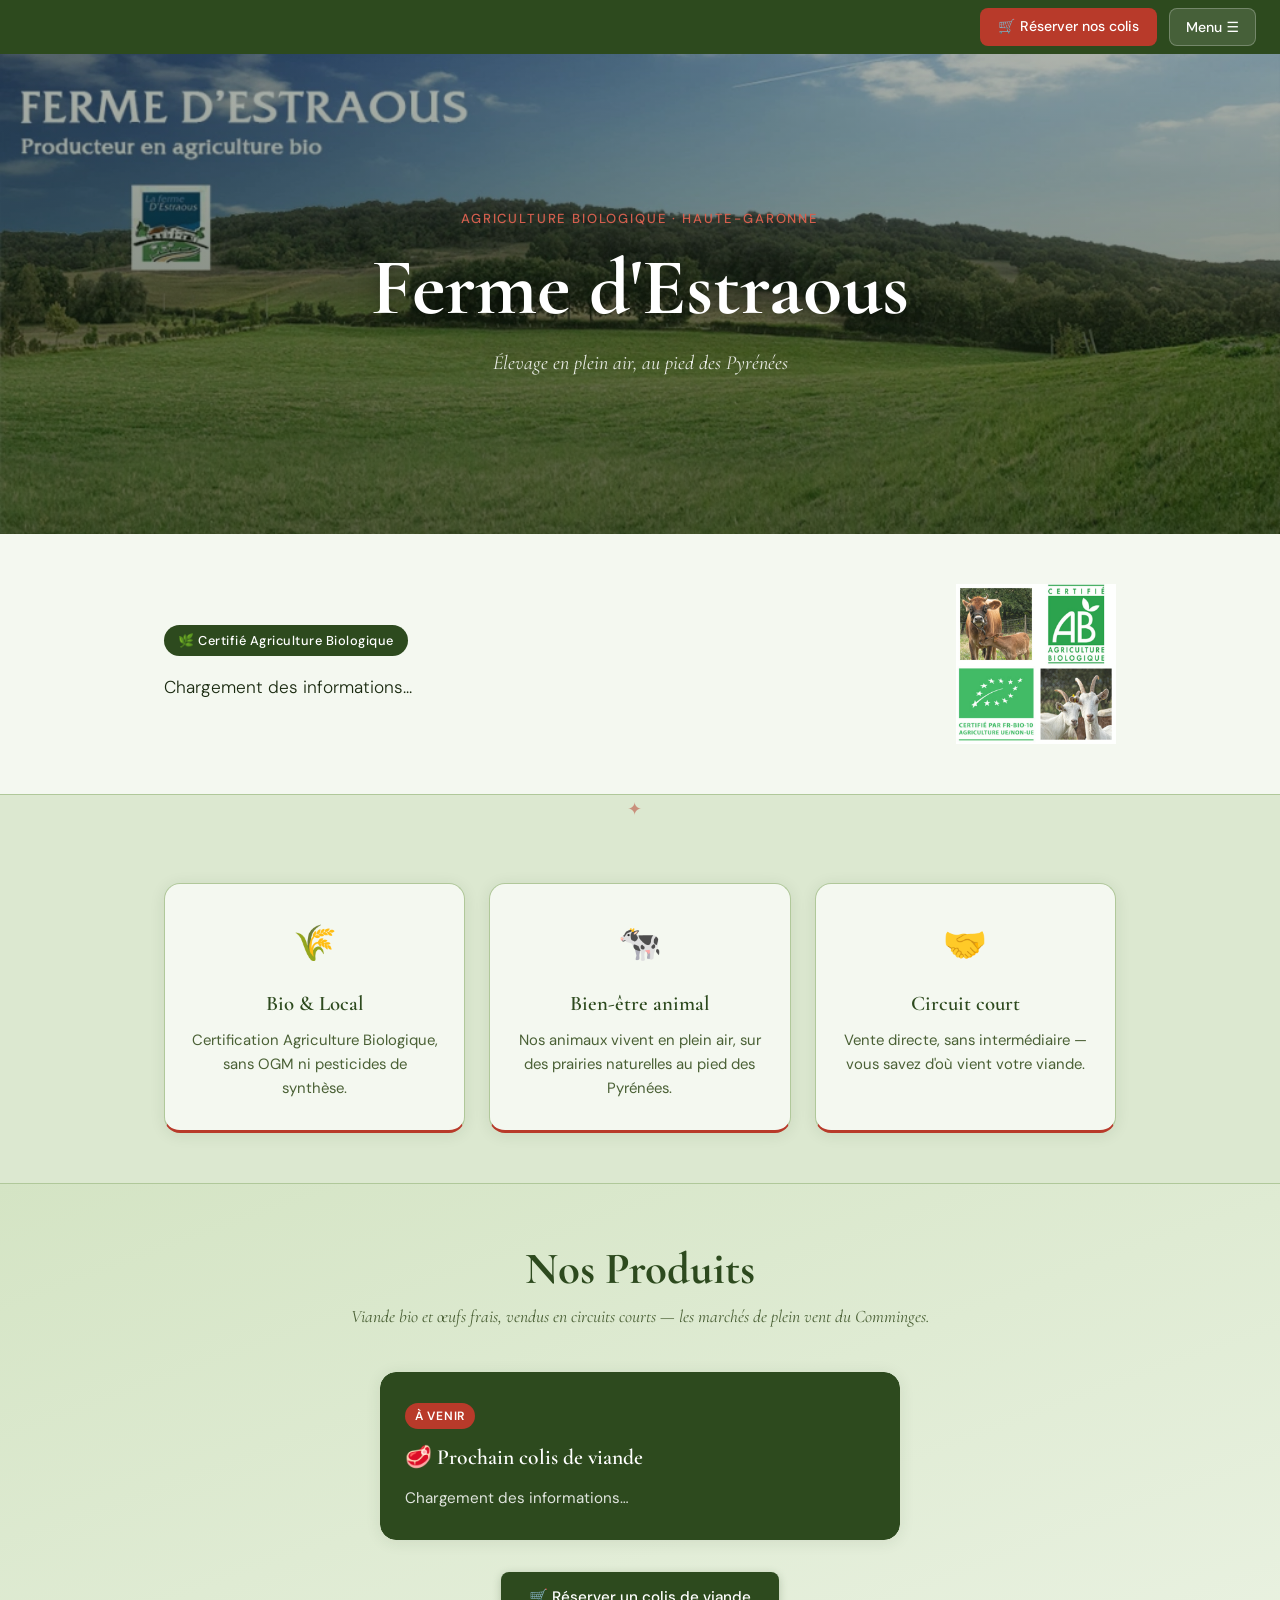
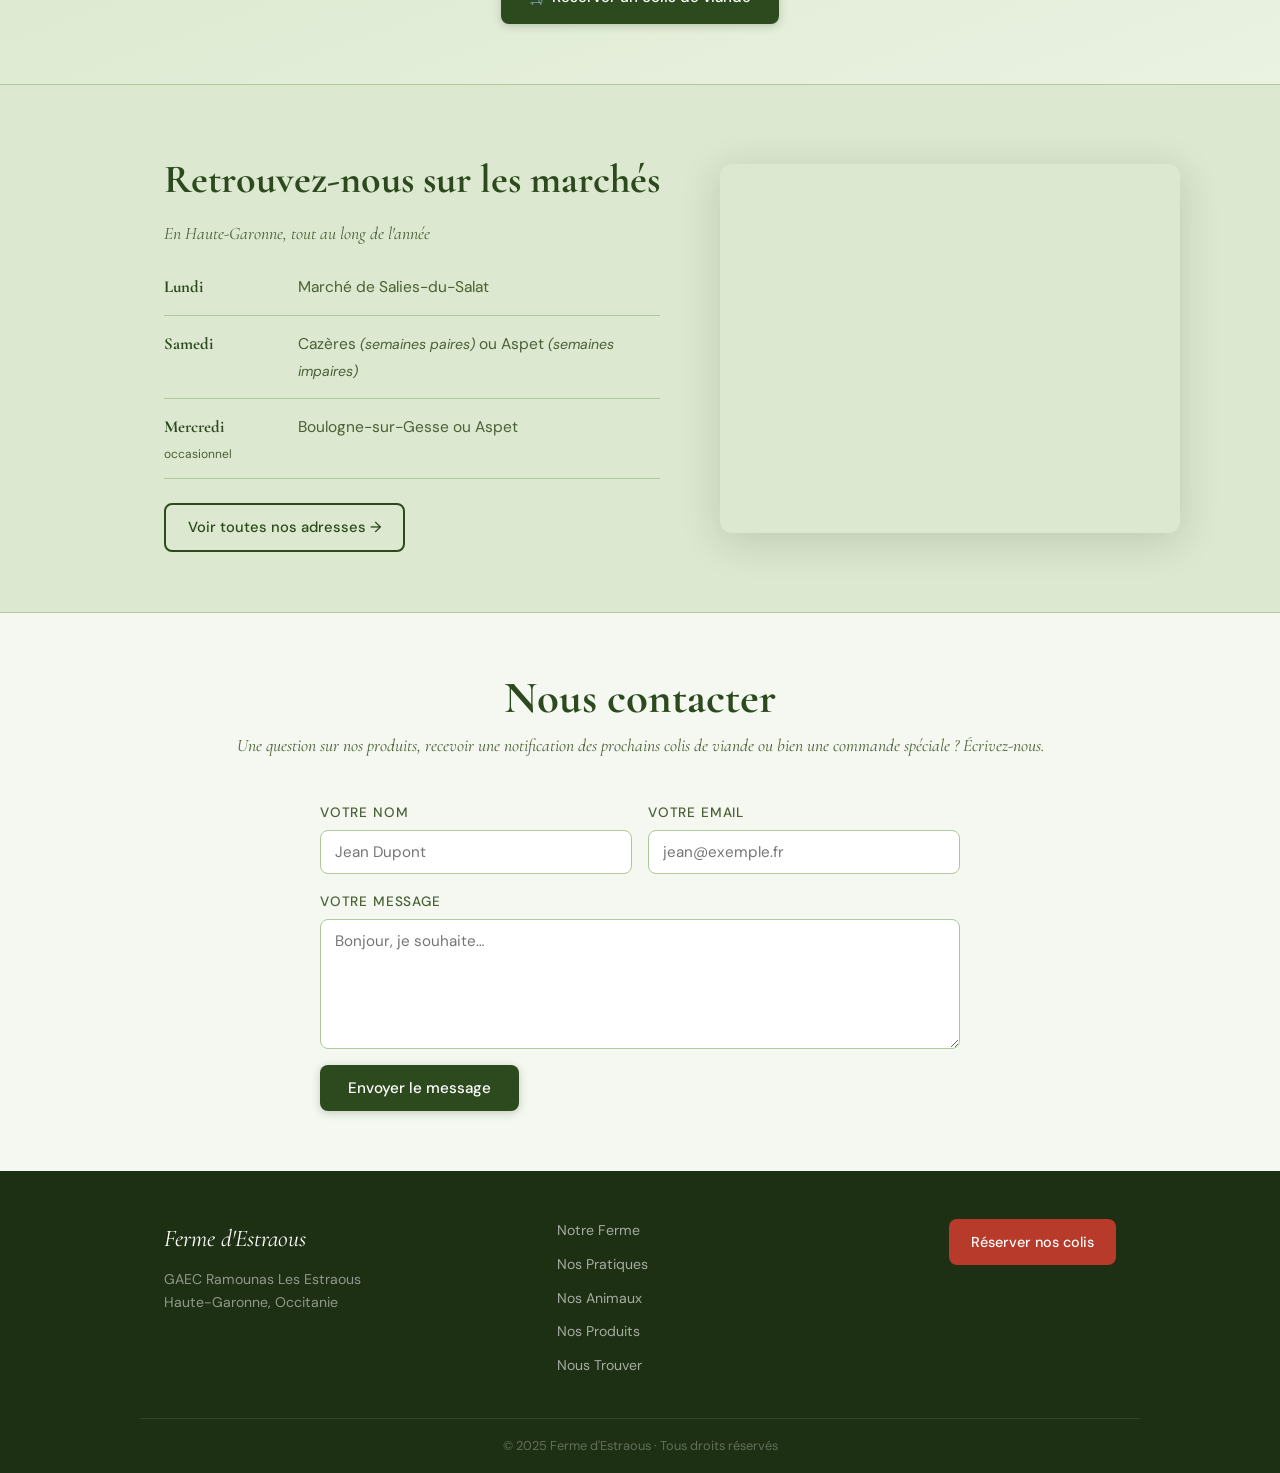
==== index.html @ eda74311 "Update index.html" ====
<!DOCTYPE html>
<html lang="fr">
<head>
    <meta charset="UTF-8">
    <meta name="viewport" content="width=device-width, initial-scale=1.0">
    <title>Ferme d'Estraous — Agriculture Biologique</title>
    <meta name="description" content="Ferme d'Estraous — Viande bio, vente directe et marchés locaux en Haute-Garonne, au pied des Pyrénées.">
    <link rel="stylesheet" href="style.css">
    <link href="https://fonts.googleapis.com/css2?family=Cormorant+Garamond:ital,wght@0,400;0,600;0,700;1,400;1,600&family=DM+Sans:wght@300;400;500&display=swap" rel="stylesheet">
</head>
<body>

<!-- ═══════════════════════════════ HEADER ═══════════════════════════════ -->
<header>
    <div class="top-bar">
        <div class="top-left">
        </div>
        <div class="top-right">
            <a href="https://coopcircuits.fr/gaec-ramounas-les-estraous/shop" class="boutique-btn" target="_blank">
                🛒 Réserver nos colis
            </a>
            <div class="menu-container">
                <button class="menu-btn" aria-label="Ouvrir le menu">Menu ☰</button>
                <nav class="dropdown-menu" aria-label="Navigation principale">
                    <ul>
                        <li><a href="index.html" class="active">Accueil</a></li>
                        <li><a href="ferme.html">Notre Ferme</a></li>
                        <li><a href="pratiques.html">Nos Pratiques</a></li>
                        <li><a href="animaux.html">Nos Animaux</a></li>
                        <li><a href="produits.html">Nos Produits</a></li>
                        <li><a href="trouver.html">Nous Trouver</a></li>
                    </ul>
                </nav>
            </div>
        </div>
    </div>

    <div class="banner">
        <img src="Photos/bandeau-haut/panorama.jpeg" alt="Vue panoramique de la Ferme d'Estraous">
        <div class="banner-overlay"></div>
        <div class="banner-content">
            <span class="banner-eyebrow">Agriculture Biologique · Haute-Garonne</span>
            <h1>Ferme d'Estraous</h1>
            <p class="banner-tagline">Élevage en plein air, au pied des Pyrénées</p>

        </div>
    </div>
</header>

<!-- ═══════════════════════════════ MAIN ═══════════════════════════════ -->
<main>

    <!-- ── Section intro ── -->
    <section class="section-intro">
        <div class="container intro-grid">
            <div class="intro-text">
                <span class="badge">🌿 Certifié Agriculture Biologique</span>
                <p id="txt-introduction" class="intro-paragraph">Chargement des informations…</p>
            </div>
            <div class="intro-logo">
                <img src="Photos/bio/certifié_AB.jpg" alt="Label Agriculture Biologique" class="bio-logo">
            </div>
        </div>
    </section>

    <!-- ── Séparateur décoratif ── -->
    <div class="divider">
        <span>✦</span>
    </div>

    <!-- ── Section valeurs ── -->
    <section class="section-valeurs">
        <div class="container">
            <div class="valeurs-grid">
                <div class="valeur-card">
                    <div class="valeur-icon">🌾</div>
                    <h3>Bio & Local</h3>
                    <p>Certification Agriculture Biologique, sans OGM ni pesticides de synthèse.</p>
                </div>
                <div class="valeur-card">
                    <div class="valeur-icon">🐄</div>
                    <h3>Bien-être animal</h3>
                    <p>Nos animaux vivent en plein air, sur des prairies naturelles au pied des Pyrénées.</p>
                </div>
                <div class="valeur-card">
                    <div class="valeur-icon">🤝</div>
                    <h3>Circuit court</h3>
                    <p>Vente directe, sans intermédiaire — vous savez d'où vient votre viande.</p>
                </div>
            </div>
        </div>
    </section>

    <!-- ── Section produits ── -->
    <section class="section-produits">
        <div class="container">
            <div class="section-header">
                <h2>Nos Produits</h2>
                <p class="section-subtitle">Viande bio et œufs frais, vendus en circuits courts — les marchés de plein vent du Comminges.</p>
            </div>
            <div class="produits-grid produits-grid--single">
                <div class="produit-card highlight">
                    <div class="produit-card-inner">
                        <span class="produit-tag">À venir</span>
                        <h3>🥩 Prochain colis de viande</h3>
                        <p id="txt-prochain-colis">Chargement des informations…</p>
                    </div>
                </div>
                </div>
            <div class="cta-container">
                <a href="https://coopcircuits.fr/gaec-ramounas-les-estraous/shop" class="btn" target="_blank">🛒 Réserver un colis de viande</a>
            </div>
        </div>
    </section>

    <!-- ── Section marchés ── -->
    <section class="section-marches">
        <div class="container">
            <div class="marches-inner">
                <div class="marches-text">
                    <h2 class="marches-titre">Retrouvez-nous sur les marchés</h2>
                    <p class="section-subtitle">En Haute-Garonne, tout au long de l'année</p>
                    <ul class="marches-list">
                        <li>
                            <span class="marche-jour">Lundi</span>
                            <span class="marche-lieu">Marché de Salies-du-Salat</span>
                        </li>
                        <li>
                            <span class="marche-jour">Samedi</span>
                            <span class="marche-lieu">Cazères <em>(semaines paires)</em> ou Aspet <em>(semaines impaires)</em></span>
                        </li>
                        <li>
                            <span class="marche-jour">Mercredi <small>occasionnel</small></span>
                            <span class="marche-lieu">Boulogne-sur-Gesse ou Aspet</span>
                        </li>
                    </ul>
                    <a href="trouver.html" class="btn-outline">Voir toutes nos adresses →</a>
                </div>
                <div class="marches-map">
                    <iframe
                        src="https://www.google.com/maps/embed?pb=!1m18!1m12!1m3!1d93102.9929401435!2d0.7575164825537002!3d43.17867898805371!2m3!1f0!2f0!3f0!3m2!1i1024!2i768!4f13.1!3m3!1m2!1s0x12a91e1b45ad195d%3A0x928aa88d5a3a231b!2sThiebaut%20Pascale%20Pierette!5e0!3m2!1sfr!2sfr!4v1771956304085!5m2!1sfr!2sfr"
                        width="100%"
                        height="360"
                        style="border:0; border-radius: 12px;"
                        allowfullscreen=""
                        loading="lazy"
                        referrerpolicy="no-referrer-when-downgrade"
                        title="Localisation Ferme d'Estraous">
                    </iframe>
                </div>
            </div>
        </div>
    </section>

    <!-- ── Section contact ── -->
    <section class="section-contact">
        <div class="container">
            <div class="section-header">
                <h2>Nous contacter</h2>
                <p class="section-subtitle">Une question sur nos produits, recevoir une notification des prochains colis de viande ou bien une commande spéciale ? Écrivez-nous.</p>
            </div>
            <form class="contact-form" action="https://formspree.io/f/VOTRE_ID" method="POST">
                <div class="form-row">
                    <div class="form-group">
                        <label for="name">Votre nom</label>
                        <input type="text" id="name" name="name" placeholder="Jean Dupont" required>
                    </div>
                    <div class="form-group">
                        <label for="email">Votre email</label>
                        <input type="email" id="email" name="email" placeholder="jean@exemple.fr" required>
                    </div>
                </div>
                <div class="form-group">
                    <label for="message">Votre message</label>
                    <textarea id="message" name="message" placeholder="Bonjour, je souhaite…" rows="5"></textarea>
                </div>
                <button type="submit" class="btn">Envoyer le message</button>
            </form>
        </div>
    </section>

</main>

<!-- ═══════════════════════════════ FOOTER ═══════════════════════════════ -->
<footer>
    <div class="container footer-inner">
        <div class="footer-brand">
            <span class="footer-title">Ferme d'Estraous</span>
            <p>GAEC Ramounas Les Estraous<br>Haute-Garonne, Occitanie</p>
        </div>
        <nav class="footer-nav">
            <a href="ferme.html">Notre Ferme</a>
            <a href="pratiques.html">Nos Pratiques</a>
            <a href="animaux.html">Nos Animaux</a>
            <a href="produits.html">Nos Produits</a>
            <a href="trouver.html">Nous Trouver</a>
        </nav>
        <div class="footer-boutique">
            <a href="https://coopcircuits.fr/gaec-ramounas-les-estraous/shop" class="btn" target="_blank">Réserver nos colis</a>
        </div>
    </div>
    <div class="footer-bottom">
        <p>© 2025 Ferme d'Estraous · Tous droits réservés</p>
    </div>
</footer>

<!-- ═══════════════════════════════ SCRIPTS ═══════════════════════════════ -->
<script>
document.addEventListener("DOMContentLoaded", () => {

    // ── Menu déroulant ──
    const menuBtn = document.querySelector('.menu-btn');
    const dropdownMenu = document.querySelector('.dropdown-menu');

    menuBtn.addEventListener('click', (e) => {
        e.stopPropagation();
        dropdownMenu.classList.toggle('active');
        menuBtn.setAttribute('aria-expanded', dropdownMenu.classList.contains('active'));
    });

    document.addEventListener('click', (event) => {
        if (!menuBtn.contains(event.target) && !dropdownMenu.contains(event.target)) {
            dropdownMenu.classList.remove('active');
            menuBtn.setAttribute('aria-expanded', 'false');
        }
    });

    // ── Animations au scroll ──
    const observer = new IntersectionObserver((entries) => {
        entries.forEach(entry => {
            if (entry.isIntersecting) {
                entry.target.classList.add('visible');
            }
        });
    }, { threshold: 0.1 });

    document.querySelectorAll('.valeur-card, .produit-card, .section-header').forEach(el => {
        observer.observe(el);
    });

    // ── Chargement Google Sheets ──
    const sheetUrl = 'https://docs.google.com/spreadsheets/d/e/2PACX-1vTB3Jt4kUljHwTgUbPsbVGGD0gC79-hA50OVEz2wfTbX-TX6LBxyBkJ3mCK-SPe8UFXgkzFLp9_VBxE/pub?output=csv';

    async function loadData() {
        try {
            const response = await fetch(sheetUrl);
            const data = await response.text();
            const rows = data.split(/\r?\n/);

            rows.forEach((row, index) => {
                if (index === 0) return;
                const match = row.match(/^"?([^",]+)"?,?(.+)$/);
                if (match) {
                    const key = match[1].trim().toLowerCase().replace(/_/g, '-');
                    let value = match[2].trim().replace(/^"|"$/g, '').replace(/""/g, '"');
                    const el = document.getElementById(`txt-${key}`);
                    if (el) el.innerText = value;
                }
            });
        } catch (e) {
            console.error("Erreur de chargement :", e);
        }
    }

    loadData();
});
</script>

</body>
</html>
---- style.css ----
/* ═══════════════════════════════════════════════════════════
   FERME D'ESTRAOUS — style.css
   Palette : vert forêt · crème · terre · or
   Typo : Cormorant Garamond (titres) + DM Sans (corps)
═══════════════════════════════════════════════════════════ */

:root {
    --primary:    #2d4a1e;   /* Vert foncé profond — titres affiche */
    --primary-lt: #4a7035;   /* Vert moyen */
    --accent:     #b83a2a;   /* Rouge terracotta — accent "VEAU" affiche */
    --accent-lt:  #d45f4e;   /* Terracotta clair */
    --bg:         #dce8d0;   /* Vert sauge adouci — fond affiche */
    --bg-light:   #edf4e6;   /* Sauge très clair */
    --bg-dark:    #1e3014;   /* Vert très foncé pour footer */
    --text:       #1a2a10;   /* Quasi-noir verdâtre */
    --text-light: #4a6035;   /* Vert moyen pour textes secondaires */
    --white:      #ffffff;
    --border:     #b0c89a;   /* Vert sauge bordure */
    --card-bg:    #f4f8f0;   /* Blanc légèrement teinté vert — encadrés affiche */

    --radius:     8px;
    --radius-lg:  16px;
    --shadow:     0 2px 16px rgba(29, 50, 18, 0.09);
    --shadow-lg:  0 8px 40px rgba(29, 50, 18, 0.16);

    --font-title: 'Cormorant Garamond', Georgia, serif;
    --font-body:  'DM Sans', system-ui, sans-serif;
}

/* ── Reset & base ── */
*, *::before, *::after {
    box-sizing: border-box;
    margin: 0;
    padding: 0;
}

html { scroll-behavior: smooth; }

body {
    font-family: var(--font-body);
    background-color: var(--bg);
    color: var(--text);
    line-height: 1.7;
    font-size: 1rem;
}

img { display: block; max-width: 100%; }

a { color: inherit; }

.container {
    max-width: 1000px;
    margin: 0 auto;
    padding: 0 24px;
}

/* ════════════════════════════════════════
   HEADER & NAVIGATION
════════════════════════════════════════ */

header {
    position: relative;
}

/* ── Bannière ── */
.banner {
    position: relative;
    height: 480px;
    overflow: hidden;
    margin-top: 54px;
}
.top-bar {
    position: fixed;
    top: 0;
    left: 0;
    right: 0;
    z-index: 200;
    padding: 8px 24px;
    background-color: var(--primary);
    display: flex;
    justify-content: space-between;
    align-items: center;
}

/* ── Barre du haut ── */

.intro-paragraph {
    text-align: justify;
}

.top-left .ferme-name-small {
    font-family: var(--font-title);
    color: rgba(255,255,255,0.7);
    font-size: 0.95rem;
    letter-spacing: 0.04em;
    font-style: italic;
}

.top-right {
    display: flex;
    gap: 12px;
    align-items: center;
}

.boutique-btn {
    height: 38px;
    padding: 0 18px;
    background-color: var(--accent);
    color: var(--white);
    font-family: var(--font-body);
    font-size: 0.88rem;
    font-weight: 500;
    text-decoration: none;
    border-radius: var(--radius);
    display: inline-flex;
    align-items: center;
    gap: 6px;
    transition: background 0.2s, transform 0.15s;
    white-space: nowrap;
}

.boutique-btn:hover {
    background-color: var(--accent-lt);
    transform: translateY(-1px);
}

.menu-container {
    position: relative;
}

.menu-btn {
    height: 38px;
    padding: 0 16px;
    background-color: rgba(255,255,255,0.12);
    color: var(--white);
    font-family: var(--font-body);
    font-size: 0.88rem;
    font-weight: 500;
    border: 1px solid rgba(255,255,255,0.25);
    border-radius: var(--radius);
    cursor: pointer;
    display: inline-flex;
    align-items: center;
    gap: 6px;
    transition: background 0.2s;
    white-space: nowrap;
}

.menu-btn:hover {
    background-color: rgba(255,255,255,0.22);
}

/* ── Menu déroulant ── */
.dropdown-menu {
    display: none;
    position: absolute;
    right: 0;
    top: calc(100% + 8px);
    background-color: var(--white);
    border-radius: var(--radius);
    box-shadow: var(--shadow-lg);
    padding: 8px 0;
    z-index: 1000;
    min-width: 210px;
    border: 1px solid var(--border);
    animation: fadeDown 0.18s ease;
}

@keyframes fadeDown {
    from { opacity: 0; transform: translateY(-6px); }
    to   { opacity: 1; transform: translateY(0); }
}

.dropdown-menu.active {
    display: block;
}

.dropdown-menu ul {
    list-style: none;
}

.dropdown-menu li a {
    display: block;
    padding: 10px 20px;
    text-decoration: none;
    color: var(--text);
    font-family: var(--font-body);
    font-size: 0.92rem;
    font-weight: 400;
    transition: background 0.15s, color 0.15s;
    border-left: 3px solid transparent;
}

.dropdown-menu li a:hover,
.dropdown-menu li a.active {
    background-color: var(--bg);
    color: var(--primary);
    border-left-color: var(--accent);
    font-weight: 500;
}

/* ── Bannière ── */
.banner {
    position: relative;
    height: 480px;
    overflow: hidden;
}

.banner img {
    width: 100%;
    height: 100%;
    object-fit: cover;
    object-position: center 40%;
}

.banner-overlay {
    position: absolute;
    inset: 0;
    background: linear-gradient(
        to bottom,
        rgba(20, 35, 16, 0.35) 0%,
        rgba(20, 35, 16, 0.65) 100%
    );
}

.banner-content {
    position: absolute;
    inset: 0;
    display: flex;
    flex-direction: column;
    align-items: center;
    justify-content: center;
    text-align: center;
    color: var(--white);
    padding: 24px;
    gap: 12px;
}

.banner-eyebrow {
    font-family: var(--font-body);
    font-size: 0.82rem;
    font-weight: 500;
    letter-spacing: 0.14em;
    text-transform: uppercase;
    color: var(--accent-lt);
    opacity: 0;
    animation: fadeUp 0.7s ease 0.2s forwards;
}

.banner h1 {
    font-family: var(--font-title);
    font-size: clamp(2.8rem, 7vw, 5rem);
    font-weight: 700;
    line-height: 1.05;
    text-shadow: 0 2px 20px rgba(0,0,0,0.4);
    margin: 4px 0;
    opacity: 0;
    animation: fadeUp 0.8s ease 0.35s forwards;
}

.banner-tagline {
    font-family: var(--font-title);
    font-style: italic;
    font-size: 1.25rem;
    color: rgba(255,255,255,0.88);
    opacity: 0;
    animation: fadeUp 0.8s ease 0.5s forwards;
}

.banner-cta {
    margin-top: 8px;
    padding: 12px 28px;
    background-color: var(--accent);
    color: var(--white);
    text-decoration: none;
    border-radius: var(--radius);
    font-weight: 500;
    font-size: 0.95rem;
    transition: background 0.2s, transform 0.2s;
    opacity: 0;
    animation: fadeUp 0.8s ease 0.65s forwards;
}

.banner-cta:hover {
    background-color: var(--accent-lt);
    transform: translateY(-2px);
}

@keyframes fadeUp {
    from { opacity: 0; transform: translateY(16px); }
    to   { opacity: 1; transform: translateY(0); }
}

/* ════════════════════════════════════════
   SECTIONS COMMUNES
════════════════════════════════════════ */

section {
    padding: 60px 0;
}

.section-header {
    text-align: center;
    margin-bottom: 40px;
    opacity: 0;
    transform: translateY(20px);
    transition: opacity 0.6s ease, transform 0.6s ease;
}

.section-header.visible {
    opacity: 1;
    transform: translateY(0);
}

.section-header h2 {
    font-family: var(--font-title);
    font-size: clamp(2rem, 4vw, 2.8rem);
    font-weight: 700;
    color: var(--primary);
    line-height: 1.15;
}

.section-subtitle {
    font-family: var(--font-title);
    font-style: italic;
    color: var(--text-light);
    font-size: 1.1rem;
    margin-top: 6px;
}

.badge {
    display: inline-block;
    background: var(--primary);
    color: var(--white);
    padding: 5px 14px;
    border-radius: 20px;
    font-size: 0.8rem;
    font-weight: 500;
    letter-spacing: 0.04em;
    margin-bottom: 16px;
}

/* ── Séparateur ── */
.divider {
    text-align: center;
    color: var(--accent);
    font-size: 1.1rem;
    letter-spacing: 0.6em;
    padding: 0 0 8px;
    opacity: 0.5;
}

/* ════════════════════════════════════════
   SECTION INTRO
════════════════════════════════════════ */

.section-intro {
    background: var(--card-bg);
    border-bottom: 1px solid var(--border);
    padding: 50px 0;
}

.intro-grid {
    display: grid;
    grid-template-columns: 1fr auto;
    gap: 40px;
    align-items: center;
}

.intro-paragraph {
    font-size: 1.08rem;
    color: var(--text);
    line-height: 1.8;
    font-family: var(--font-body);
    font-weight: 300;
}

.bio-logo {
    width: 160px;
    height: auto;
    opacity: 0.9;
}

/* ════════════════════════════════════════
   SECTION VALEURS
════════════════════════════════════════ */

.section-valeurs {
    background: var(--bg);
    padding: 50px 0;
}

.valeurs-grid {
    display: grid;
    grid-template-columns: repeat(3, 1fr);
    gap: 24px;
}

.valeur-card {
    background: var(--card-bg);
    border: 1px solid var(--border);
    border-bottom: 3px solid var(--accent);
    border-radius: var(--radius-lg);
    padding: 30px 24px;
    text-align: center;
    box-shadow: var(--shadow);
    opacity: 0;
    transform: translateY(24px);
    transition: opacity 0.5s ease, transform 0.5s ease, box-shadow 0.2s;
}

.valeur-card.visible {
    opacity: 1;
    transform: translateY(0);
}

.valeur-card:nth-child(2) { transition-delay: 0.1s; }
.valeur-card:nth-child(3) { transition-delay: 0.2s; }

.valeur-card:hover {
    box-shadow: var(--shadow-lg);
    transform: translateY(-4px);
}

.valeur-icon {
    font-size: 2.2rem;
    margin-bottom: 12px;
}

.valeur-card h3 {
    font-family: var(--font-title);
    font-size: 1.3rem;
    color: var(--primary);
    margin-bottom: 8px;
    font-weight: 600;
}

.valeur-card p {
    font-size: 0.93rem;
    color: var(--text-light);
    line-height: 1.6;
}

/* ════════════════════════════════════════
   SECTION PRODUITS
════════════════════════════════════════ */

.section-produits {
    background: linear-gradient(160deg, #d4e4c4 0%, #eaf2e2 100%);
    border-top: 1px solid var(--border);
    border-bottom: 1px solid var(--border);
}

.produits-grid {
    display: grid;
    grid-template-columns: 1fr 1fr;
    gap: 24px;
    margin-bottom: 32px;
}

.produits-grid--single {
    grid-template-columns: 1fr;
    max-width: 520px;
    margin-left: auto;
    margin-right: auto;
}

.produit-card {
    border-radius: var(--radius-lg);
    overflow: hidden;
    box-shadow: var(--shadow);
    opacity: 0;
    transform: translateY(20px);
    transition: opacity 0.5s ease, transform 0.5s ease, box-shadow 0.2s;
}

.produit-card.visible {
    opacity: 1;
    transform: translateY(0);
}

.produit-card:nth-child(2) { transition-delay: 0.12s; }

.produit-card:hover {
    box-shadow: var(--shadow-lg);
}

.produit-card-inner {
    padding: 28px 24px;
    background: var(--card-bg);
    border: 1px solid var(--border);
    border-radius: var(--radius-lg);
    height: 100%;
}

.produit-card.highlight .produit-card-inner {
    background: var(--primary);
    color: var(--white);
    border-color: var(--primary);
}

.produit-card.highlight h3 {
    color: var(--white);
}

.produit-card.highlight p {
    color: rgba(255,255,255,0.85);
}

.produit-tag {
    display: inline-block;
    background: var(--accent);
    color: var(--white);
    font-size: 0.75rem;
    font-weight: 600;
    padding: 3px 10px;
    border-radius: 20px;
    text-transform: uppercase;
    letter-spacing: 0.06em;
    margin-bottom: 10px;
}

.produit-card h3 {
    font-family: var(--font-title);
    font-size: 1.35rem;
    color: var(--primary);
    margin-bottom: 10px;
    font-weight: 600;
}

.produit-card p {
    font-size: 0.95rem;
    color: var(--text-light);
    line-height: 1.65;
}

.btn-secondary {
    display: inline-block;
    margin-top: 14px;
    color: var(--accent);
    font-weight: 500;
    font-size: 0.9rem;
    text-decoration: none;
    border-bottom: 1px solid var(--accent);
    padding-bottom: 2px;
    transition: color 0.2s;
}

.btn-secondary:hover {
    color: var(--primary);
    border-bottom-color: var(--primary);
}

.cta-container {
    text-align: center;
    margin-top: 8px;
}

/* ════════════════════════════════════════
   SECTION MARCHÉS
════════════════════════════════════════ */

.section-marches {
    background: var(--bg);
}

.marches-inner {
    display: grid;
    grid-template-columns: 1fr auto;
    gap: 60px;
    align-items: center;
}

.marches-text h2 {
    font-family: var(--font-title);
    font-size: clamp(1.8rem, 3.5vw, 2.5rem);
    color: var(--primary);
    margin-bottom: 6px;
}

.marches-list {
    list-style: none;
    margin: 24px 0;
    display: flex;
    flex-direction: column;
    gap: 14px;
}

.marches-list li {
    display: flex;
    align-items: baseline;
    gap: 14px;
    padding-bottom: 14px;
    border-bottom: 1px solid var(--border);
}

.marche-jour {
    font-family: var(--font-title);
    font-weight: 700;
    font-size: 1.05rem;
    color: var(--primary);
    min-width: 120px;
    flex-shrink: 0;
}

.marche-jour small {
    font-family: var(--font-body);
    font-weight: 400;
    font-size: 0.75rem;
    color: var(--text-light);
    display: block;
    margin-top: 2px;
}

.marche-lieu {
    font-size: 0.97rem;
    color: var(--text-light);
}

.marche-lieu em {
    font-style: italic;
    font-size: 0.88rem;
}

.marches-map {
    width: 460px;
    flex-shrink: 0;
    border-radius: 12px;
    overflow: hidden;
    box-shadow: var(--shadow-lg);
}

/* ════════════════════════════════════════
   BOUTONS GLOBAUX
════════════════════════════════════════ */

.btn {
    display: inline-block;
    background: var(--primary);
    color: var(--white);
    padding: 13px 28px;
    text-decoration: none;
    border-radius: var(--radius);
    border: none;
    cursor: pointer;
    font-family: var(--font-body);
    font-size: 0.95rem;
    font-weight: 500;
    transition: background 0.2s, transform 0.15s, box-shadow 0.2s;
    box-shadow: 0 2px 8px rgba(42, 74, 34, 0.25);
}

.btn:hover {
    background: var(--primary-lt);
    transform: translateY(-2px);
    box-shadow: 0 4px 16px rgba(42, 74, 34, 0.3);
}

.btn-outline {
    display: inline-block;
    color: var(--primary);
    padding: 10px 22px;
    text-decoration: none;
    border-radius: var(--radius);
    border: 2px solid var(--primary);
    font-size: 0.92rem;
    font-weight: 500;
    transition: background 0.2s, color 0.2s;
}

.btn-outline:hover {
    background: var(--primary);
    color: var(--white);
}

/* ════════════════════════════════════════
   SECTION CONTACT
════════════════════════════════════════ */

.section-contact {
    background: var(--card-bg);
    border-top: 1px solid var(--border);
}

.contact-form {
    max-width: 640px;
    margin: 0 auto;
}

.form-row {
    display: grid;
    grid-template-columns: 1fr 1fr;
    gap: 16px;
}

.form-group {
    display: flex;
    flex-direction: column;
    gap: 6px;
    margin-bottom: 16px;
}

.form-group label {
    font-size: 0.85rem;
    font-weight: 500;
    color: var(--text-light);
    text-transform: uppercase;
    letter-spacing: 0.06em;
}

input, textarea {
    width: 100%;
    padding: 11px 14px;
    border: 1.5px solid var(--border);
    border-radius: var(--radius);
    background: var(--white);
    color: var(--text);
    font-family: var(--font-body);
    font-size: 0.95rem;
    transition: border-color 0.2s, box-shadow 0.2s;
    box-sizing: border-box;
}

input:focus, textarea:focus {
    outline: none;
    border-color: var(--primary);
    box-shadow: 0 0 0 3px rgba(42, 74, 34, 0.1);
}

textarea {
    resize: vertical;
    min-height: 130px;
}

/* ════════════════════════════════════════
   FOOTER
════════════════════════════════════════ */

footer {
    background: var(--bg-dark);
    color: rgba(255,255,255,0.75);
    padding: 48px 0 0;
}

.footer-inner {
    display: grid;
    grid-template-columns: 1fr 1fr auto;
    gap: 40px;
    align-items: start;
    padding-bottom: 40px;
    border-bottom: 1px solid rgba(255,255,255,0.1);
}

.footer-title {
    font-family: var(--font-title);
    font-size: 1.5rem;
    color: var(--white);
    font-style: italic;
    display: block;
    margin-bottom: 8px;
}

.footer-brand p {
    font-size: 0.88rem;
    line-height: 1.65;
    color: rgba(255,255,255,0.5);
}

.footer-nav {
    display: flex;
    flex-direction: column;
    gap: 10px;
}

.footer-nav a {
    font-size: 0.88rem;
    color: rgba(255,255,255,0.6);
    text-decoration: none;
    transition: color 0.2s;
}

.footer-nav a:hover {
    color: var(--accent-lt);
}

.footer-boutique .btn {
    background: var(--accent);
    box-shadow: none;
    font-size: 0.9rem;
    padding: 11px 22px;
}

.footer-boutique .btn:hover {
    background: var(--accent-lt);
}

.footer-bottom {
    text-align: center;
    padding: 16px;
    font-size: 0.8rem;
    color: rgba(255,255,255,0.3);
}

/* ════════════════════════════════════════
   RESPONSIVE — MOBILE
════════════════════════════════════════ */

@media (max-width: 768px) {

    .top-left { display: none; }

    .banner {
        height: 360px;
    }

    .banner h1 {
        font-size: 2.4rem;
    }

    .intro-grid {
        grid-template-columns: 1fr;
        text-align: center;
    }

    .intro-logo {
        display: flex;
        justify-content: center;
    }

    .valeurs-grid {
        grid-template-columns: 1fr;
        gap: 16px;
    }

    .produits-grid {
        grid-template-columns: 1fr;
    }

    .marches-inner {
        grid-template-columns: 1fr;
        gap: 32px;
    }

    .deco-circle, .marches-map {
        display: none;
    }

    .form-row {
        grid-template-columns: 1fr;
    }

    .footer-inner {
        grid-template-columns: 1fr;
        gap: 28px;
    }

    .marche-jour {
        min-width: 90px;
    }
}

@media (max-width: 480px) {
    .boutique-btn span { display: none; }

    .banner {
        height: 300px;
    }

    section { padding: 40px 0; }
}

/* ════════════════════════════════════════
   PAGE NOTRE FERME — TIMELINE
════════════════════════════════════════ */

.section-histoire {
    background: var(--card-bg);
    border-bottom: 1px solid var(--border);
}

.timeline {
    position: relative;
    max-width: 700px;
    margin: 0 auto;
    padding: 10px 0;
}

.timeline::before {
    content: '';
    position: absolute;
    left: 80px;
    top: 0;
    bottom: 0;
    width: 2px;
    background: linear-gradient(to bottom, var(--border), var(--accent), var(--border));
}

.timeline-item {
    display: grid;
    grid-template-columns: 80px 1fr;
    gap: 28px;
    margin-bottom: 32px;
    align-items: start;
    opacity: 0;
    transform: translateX(-16px);
    transition: opacity 0.5s ease, transform 0.5s ease;
}

.timeline-item.visible {
    opacity: 1;
    transform: translateX(0);
}

.timeline-item:nth-child(2) { transition-delay: 0.05s; }
.timeline-item:nth-child(3) { transition-delay: 0.10s; }
.timeline-item:nth-child(4) { transition-delay: 0.15s; }
.timeline-item:nth-child(5) { transition-delay: 0.20s; }
.timeline-item:nth-child(6) { transition-delay: 0.25s; }
.timeline-item:nth-child(7) { transition-delay: 0.30s; }
.timeline-item:nth-child(8) { transition-delay: 0.35s; }

.timeline-date {
    font-family: var(--font-title);
    font-size: 1.3rem;
    font-weight: 700;
    color: var(--primary);
    text-align: right;
    padding-right: 20px;
    padding-top: 2px;
    position: relative;
}

.timeline-date::after {
    content: '';
    position: absolute;
    right: -7px;
    top: 8px;
    width: 12px;
    height: 12px;
    background: var(--accent);
    border-radius: 50%;
    border: 2px solid var(--card-bg);
}

.timeline-content {
    background: var(--white);
    border: 1px solid var(--border);
    border-left: 3px solid var(--border);
    border-radius: var(--radius);
    padding: 14px 18px;
    font-size: 0.95rem;
    line-height: 1.7;
    color: var(--text);
}

.timeline-item--highlight .timeline-date {
    color: var(--accent);
}

.timeline-item--highlight .timeline-date::after {
    background: var(--primary);
    width: 14px;
    height: 14px;
    right: -8px;
}

.timeline-item--highlight .timeline-content {
    border-left-color: var(--primary);
    background: #eef5e8;
}

/* ════════════════════════════════════════
   PAGE NOTRE FERME — GÉOGRAPHIE
════════════════════════════════════════ */

.section-geo {
    background: var(--bg);
}

.geo-grid {
    display: grid;
    grid-template-columns: repeat(3, 1fr);
    gap: 24px;
    margin-bottom: 32px;
}

.geo-card {
    background: var(--card-bg);
    border: 1px solid var(--border);
    border-top: 4px solid var(--primary);
    border-radius: var(--radius-lg);
    padding: 28px 22px;
    text-align: center;
    box-shadow: var(--shadow);
    opacity: 0;
    transform: translateY(20px);
    transition: opacity 0.5s ease, transform 0.5s ease, box-shadow 0.2s;
}

.geo-card.visible {
    opacity: 1;
    transform: translateY(0);
}

.geo-card:nth-child(2) { transition-delay: 0.1s; }
.geo-card:nth-child(3) { transition-delay: 0.2s; }

.geo-card:hover {
    box-shadow: var(--shadow-lg);
    transform: translateY(-4px);
}

.geo-icon { font-size: 2rem; margin-bottom: 10px; }

.geo-lieu {
    font-family: var(--font-title);
    font-size: 1.15rem;
    font-weight: 700;
    color: var(--primary);
    margin-bottom: 4px;
}

.geo-surface {
    display: inline-block;
    background: var(--accent);
    color: var(--white);
    font-size: 0.85rem;
    font-weight: 600;
    padding: 3px 12px;
    border-radius: 20px;
    margin-bottom: 12px;
}

.geo-card p {
    font-size: 0.92rem;
    color: var(--text-light);
    line-height: 1.6;
}

.geo-total {
    text-align: center;
    background: var(--primary);
    color: var(--white);
    border-radius: var(--radius);
    padding: 16px 24px;
    font-size: 1rem;
    display: flex;
    align-items: center;
    justify-content: center;
    gap: 10px;
    max-width: 320px;
    margin: 0 auto;
}

.geo-total strong {
    font-family: var(--font-title);
    font-size: 1.4rem;
}

@media (max-width: 768px) {
    .timeline::before { left: 60px; }
    .timeline-item { grid-template-columns: 60px 1fr; gap: 16px; }
    .timeline-date { font-size: 1.1rem; }
    .geo-grid { grid-template-columns: 1fr; }
}

/* ── Photo bandeau ── */
.photo-bandeau {
    position: relative;
    height: 320px;
    overflow: hidden;
}

.photo-bandeau img {
    width: 100%;
    height: 100%;
    object-fit: cover;
    object-position: center 60%;
    filter: brightness(0.85);
}

.photo-bandeau-caption {
    position: absolute;
    bottom: 16px;
    right: 20px;
    background: rgba(0,0,0,0.45);
    color: white;
    font-family: var(--font-title);
    font-style: italic;
    font-size: 0.9rem;
    padding: 5px 12px;
    border-radius: 4px;
}

/* ── Photo dans carte geo ── */
.geo-photo {
    width: 100%;
    height: 140px;
    object-fit: cover;
    border-radius: var(--radius);
    margin-top: 14px;
}

@media (max-width: 768px) {
    .photo-bandeau { height: 220px; }
}

/* ════════════════════════════════════════
   PAGE NOS PRATIQUES AGRICOLES
════════════════════════════════════════ */

.section-pratiques {
    background: var(--card-bg);
    border-bottom: 1px solid var(--border);
}

.pratiques-intro {
    max-width: 720px;
    margin: 0 auto 40px;
    text-align: center;
    font-size: 1.05rem;
    color: var(--text);
    line-height: 1.8;
    font-weight: 300;
}

.pratiques-grid {
    display: grid;
    grid-template-columns: repeat(3, 1fr);
    gap: 24px;
}

.pratique-card {
    background: var(--white);
    border: 1px solid var(--border);
    border-bottom: 3px solid var(--accent);
    border-radius: var(--radius-lg);
    padding: 28px 22px;
    text-align: center;
    box-shadow: var(--shadow);
    opacity: 0;
    transform: translateY(20px);
    transition: opacity 0.5s ease, transform 0.5s ease, box-shadow 0.2s;
}

.pratique-card.visible {
    opacity: 1;
    transform: translateY(0);
}

.pratique-card:nth-child(2) { transition-delay: 0.1s; }
.pratique-card:nth-child(3) { transition-delay: 0.2s; }

.pratique-card:hover {
    box-shadow: var(--shadow-lg);
    transform: translateY(-4px);
}

.pratique-icon {
    font-size: 2.2rem;
    margin-bottom: 12px;
}

.pratique-card h3 {
    font-family: var(--font-title);
    font-size: 1.3rem;
    color: var(--primary);
    margin-bottom: 10px;
    font-weight: 600;
}

.pratique-card p {
    font-size: 0.93rem;
    color: var(--text-light);
    line-height: 1.7;
}

/* ── Bien-être animal ── */
.section-bienetre {
    background: var(--bg);
}

.bienetre-grid {
    display: grid;
    grid-template-columns: repeat(2, 1fr);
    gap: 24px;
}

.bienetre-card {
    background: var(--card-bg);
    border: 1px solid var(--border);
    border-left: 4px solid var(--primary);
    border-radius: var(--radius-lg);
    padding: 26px 24px;
    box-shadow: var(--shadow);
    opacity: 0;
    transform: translateY(20px);
    transition: opacity 0.5s ease, transform 0.5s ease;
}

.bienetre-card.visible {
    opacity: 1;
    transform: translateY(0);
}

.bienetre-card:nth-child(2) { transition-delay: 0.1s; }
.bienetre-card:nth-child(3) { transition-delay: 0.15s; }
.bienetre-card:nth-child(4) { transition-delay: 0.2s; }

.bienetre-header {
    display: flex;
    align-items: center;
    gap: 12px;
    margin-bottom: 12px;
}

.bienetre-emoji {
    font-size: 1.8rem;
}

.bienetre-card h3 {
    font-family: var(--font-title);
    font-size: 1.25rem;
    color: var(--primary);
    font-weight: 600;
}

.bienetre-card p {
    font-size: 0.93rem;
    color: var(--text-light);
    line-height: 1.75;
}

/* ── Soins naturels ── */
.section-soins {
    background: var(--card-bg);
    border-top: 1px solid var(--border);
}

.soins-inner {
    display: grid;
    grid-template-columns: 1fr 1fr;
    gap: 48px;
    align-items: start;
}

.soins-text p {
    font-size: 0.97rem;
    color: var(--text);
    line-height: 1.8;
    margin-bottom: 16px;
    text-align: justify;
}

.soins-remedes {
    background: var(--primary);
    color: var(--white);
    border-radius: var(--radius-lg);
    padding: 28px;
}

.soins-remedes h3 {
    font-family: var(--font-title);
    font-size: 1.3rem;
    margin-bottom: 18px;
    color: var(--white);
    font-style: italic;
}

.remedes-list {
    list-style: none;
    display: flex;
    flex-direction: column;
    gap: 12px;
}

.remedes-list li {
    display: flex;
    align-items: center;
    gap: 10px;
    font-size: 0.95rem;
    color: rgba(255,255,255,0.9);
    padding-bottom: 12px;
    border-bottom: 1px solid rgba(255,255,255,0.15);
}

.remedes-list li:last-child {
    border-bottom: none;
    padding-bottom: 0;
}

.remedes-list li span {
    font-size: 1.2rem;
}

@media (max-width: 768px) {
    .pratiques-grid { grid-template-columns: 1fr; }
    .bienetre-grid { grid-template-columns: 1fr; }
    .soins-inner { grid-template-columns: 1fr; gap: 28px; }
}

/* ── Liste intro page d'accueil ── */
.intro-list {
    margin: 10px 0 0 20px;
    display: flex;
    flex-direction: column;
    gap: 6px;
}

.intro-list li {
    font-size: 0.97rem;
    color: var(--text);
    line-height: 1.6;
}

/* ════════════════════════════════════════
   PAGE NOS ANIMAUX
════════════════════════════════════════ */

.section-animaux {
    background: var(--card-bg);
    border-bottom: 1px solid var(--border);
}

.section-animaux--alt {
    background: var(--bg);
}

.race-grid {
    display: grid;
    grid-template-columns: repeat(2, 1fr);
    gap: 24px;
}

.race-card {
    background: var(--white);
    border: 1px solid var(--border);
    border-top: 4px solid var(--accent);
    border-radius: var(--radius-lg);
    padding: 26px 24px;
    box-shadow: var(--shadow);
    opacity: 0;
    transform: translateY(20px);
    transition: opacity 0.5s ease, transform 0.5s ease, box-shadow 0.2s;
    display: flex;
    flex-direction: column;
    gap: 12px;
}

.race-card.visible {
    opacity: 1;
    transform: translateY(0);
}

.race-card:nth-child(2) { transition-delay: 0.1s; }
.race-card:nth-child(3) { transition-delay: 0.2s; }

.race-card:hover {
    box-shadow: var(--shadow-lg);
    transform: translateY(-3px);
}

.race-card--wide {
    grid-column: 1 / -1;
}

.race-card-header {
    display: flex;
    align-items: center;
    justify-content: space-between;
    gap: 12px;
    flex-wrap: wrap;
    margin-bottom: 4px;
}

.race-card-header h3 {
    font-family: var(--font-title);
    font-size: 1.4rem;
    color: var(--primary);
    font-weight: 700;
}

.race-tag {
    display: inline-block;
    background: var(--primary);
    color: var(--white);
    font-size: 0.75rem;
    font-weight: 500;
    padding: 3px 12px;
    border-radius: 20px;
    letter-spacing: 0.04em;
    white-space: nowrap;
}

.race-card p {
    font-size: 0.94rem;
    color: var(--text);
    line-height: 1.75;
    text-align: justify;
}

.race-note {
    margin-top: 24px;
    padding: 16px 22px;
    background: var(--card-bg);
    border-left: 4px solid var(--accent);
    border-radius: var(--radius);
    font-size: 0.95rem;
    color: var(--text-light);
    font-style: italic;
    line-height: 1.7;
}

@media (max-width: 768px) {
    .race-grid { grid-template-columns: 1fr; }
    .race-card--wide { grid-column: 1; }
    .race-card-header { flex-direction: column; align-items: flex-start; }
}

/* ── Photo dans carte animal ── */
.race-photo {
    width: 100%;
    height: 220px;
    object-fit: cover;
    border-radius: var(--radius);
    margin-bottom: 4px;
}

/* ── Bannière avec rotation pour redresser l'horizon ── */
.banner-img-rotated {
    width: 100%;
    height: 100%;
    object-fit: cover;
    object-position: center;
    transform: rotate(-2deg) scale(1.08);
    transform-origin: center center;
}

/* ════════════════════════════════════════
   PAGE NOS PRODUITS
════════════════════════════════════════ */

.section-produit {
    background: var(--card-bg);
    border-bottom: 1px solid var(--border);
}

.section-produit--alt {
    background: var(--bg);
}

/* ── Bloc philosophie ── */
.philosophie-block {
    background: var(--white);
    border: 1px solid var(--border);
    border-left: 4px solid var(--accent);
    border-radius: var(--radius-lg);
    padding: 28px 32px;
    margin-bottom: 40px;
    opacity: 0;
    transform: translateY(16px);
    transition: opacity 0.6s ease, transform 0.6s ease;
}

.philosophie-block.visible {
    opacity: 1;
    transform: translateY(0);
}

.philosophie-block h3 {
    font-family: var(--font-title);
    font-size: 1.4rem;
    color: var(--primary);
    font-style: italic;
    margin-bottom: 16px;
    line-height: 1.4;
}

.philosophie-block p {
    font-size: 0.96rem;
    color: var(--text);
    line-height: 1.8;
    margin-bottom: 12px;
    text-align: justify;
}

.philosophie-block p:last-child {
    margin-bottom: 0;
}

/* ── Grille viande ── */
.viande-grid {
    display: grid;
    grid-template-columns: 1fr 1fr;
    gap: 24px;
    margin-bottom: 36px;
}

.viande-section {
    background: var(--white);
    border: 1px solid var(--border);
    border-top: 4px solid var(--primary);
    border-radius: var(--radius-lg);
    padding: 24px;
    box-shadow: var(--shadow);
    opacity: 0;
    transform: translateY(16px);
    transition: opacity 0.5s ease, transform 0.5s ease;
}

.viande-section.visible {
    opacity: 1;
    transform: translateY(0);
}

.viande-section:nth-child(2) { transition-delay: 0.1s; }

.viande-titre {
    font-family: var(--font-title);
    font-size: 1.4rem;
    color: var(--primary);
    font-weight: 700;
    margin-bottom: 16px;
    padding-bottom: 10px;
    border-bottom: 1px solid var(--border);
}

.viande-items {
    display: flex;
    flex-direction: column;
    gap: 14px;
}

.viande-item {
    padding-bottom: 14px;
    border-bottom: 1px dashed var(--border);
}

.viande-item:last-child {
    border-bottom: none;
    padding-bottom: 0;
}

.viande-label {
    display: block;
    font-weight: 600;
    font-size: 0.95rem;
    color: var(--accent);
    text-transform: uppercase;
    letter-spacing: 0.05em;
    margin-bottom: 4px;
}

.viande-item p {
    font-size: 0.92rem;
    color: var(--text-light);
    line-height: 1.65;
    text-align: justify;
}

/* ── Modalités de vente ── */
.modalites-block {
    background: linear-gradient(135deg, #eaf2e2 0%, #f4f8f0 100%);
    border: 1px solid var(--border);
    border-radius: var(--radius-lg);
    padding: 28px 32px;
    margin-bottom: 8px;
}

.modalites-block p {
    font-size: 0.96rem;
    color: var(--text);
    line-height: 1.8;
    margin-bottom: 14px;
    text-align: justify;
}

.modalites-block p:last-of-type {
    margin-bottom: 20px;
}

.modalites-cta {
    text-align: center;
}

/* ── Section œufs ── */
.oeufs-grid {
    display: grid;
    grid-template-columns: 1fr 1fr;
    gap: 32px;
    align-items: start;
}

.oeufs-text p {
    font-size: 0.96rem;
    color: var(--text);
    line-height: 1.8;
    margin-bottom: 14px;
    text-align: justify;
    opacity: 0;
    transform: translateY(16px);
    transition: opacity 0.5s ease, transform 0.5s ease;
}

.oeufs-text.visible p {
    opacity: 1;
    transform: translateY(0);
}

.saviez-vous {
    background: var(--primary);
    color: var(--white);
    border-radius: var(--radius-lg);
    padding: 28px;
    opacity: 0;
    transform: translateY(16px);
    transition: opacity 0.5s ease 0.1s, transform 0.5s ease 0.1s;
}

.saviez-vous.visible {
    opacity: 1;
    transform: translateY(0);
}

.saviez-vous-header {
    display: flex;
    align-items: center;
    gap: 10px;
    margin-bottom: 16px;
}

.saviez-vous-header span {
    font-size: 1.5rem;
}

.saviez-vous-header h3 {
    font-family: var(--font-title);
    font-size: 1.3rem;
    color: var(--white);
    font-style: italic;
}

.saviez-vous p {
    font-size: 0.92rem;
    color: rgba(255,255,255,0.88);
    line-height: 1.75;
    margin-bottom: 12px;
    text-align: justify;
}

.saviez-vous p:last-child {
    margin-bottom: 0;
}

@media (max-width: 768px) {
    .viande-grid { grid-template-columns: 1fr; }
    .oeufs-grid { grid-template-columns: 1fr; }
    .philosophie-block, .modalites-block { padding: 20px; }
}

/* ── Layout photo + texte côte à côte (page animaux) ── */
.animal-bloc {
    display: grid;
    grid-template-columns: 300px 1fr;
    gap: 32px;
    align-items: start;
    margin-bottom: 24px;
    opacity: 0;
    transform: translateY(16px);
    transition: opacity 0.5s ease, transform 0.5s ease;
}

.animal-bloc.visible {
    opacity: 1;
    transform: translateY(0);
}

.animal-bloc--reverse {
    grid-template-columns: 1fr 300px;
}

.animal-bloc--reverse .animal-photo {
    order: 2;
}

.animal-bloc--reverse .animal-content {
    order: 1;
}

.animal-photo {
    width: 100%;
    height: 260px;
    object-fit: cover;
    object-position: center center;
    border-radius: var(--radius-lg);
    box-shadow: var(--shadow-lg);
}

.animal-photo--brebis {
    object-position: center 40%;
}

.animal-content h3 {
    font-family: var(--font-title);
    font-size: 1.35rem;
    color: var(--primary);
    font-weight: 700;
}

.animal-content p {
    font-size: 0.93rem;
    color: var(--text);
    line-height: 1.75;
    margin-top: 8px;
    text-align: justify;
}

@media (max-width: 768px) {
    .animal-bloc,
    .animal-bloc--reverse {
        grid-template-columns: 1fr;
    }
    .animal-bloc--reverse .animal-photo,
    .animal-bloc--reverse .animal-content {
        order: unset;
    }
    .animal-photo {
        height: 200px;
    }
}

/* ════════════════════════════════════════
   PAGE NOUS TROUVER
════════════════════════════════════════ */

.section-trouver {
    background: var(--card-bg);
    border-bottom: 1px solid var(--border);
}

.section-trouver--alt {
    background: var(--bg);
}

.trouver-intro {
    max-width: 720px;
    margin: 0 auto 40px;
    text-align: justify;
    font-size: 1.02rem;
    color: var(--text);
    line-height: 1.8;
}

/* ── Cartes marchés ── */
.marches-trouver {
    display: flex;
    flex-direction: column;
    gap: 16px;
    max-width: 700px;
    margin: 0 auto;
}

.marche-trouver-card {
    display: grid;
    grid-template-columns: 120px 1fr;
    align-items: center;
    gap: 24px;
    background: var(--white);
    border: 1px solid var(--border);
    border-radius: var(--radius-lg);
    padding: 20px 24px;
    box-shadow: var(--shadow);
    opacity: 0;
    transform: translateX(-16px);
    transition: opacity 0.5s ease, transform 0.5s ease;
}

.marche-trouver-card.visible {
    opacity: 1;
    transform: translateX(0);
}

.marche-trouver-card:nth-child(2) { transition-delay: 0.1s; }
.marche-trouver-card:nth-child(3) { transition-delay: 0.2s; }

.marche-regulier {
    border-left: 4px solid var(--primary);
}

.marche-occasionnel {
    border-left: 4px solid var(--accent);
}

.marche-trouver-jour {
    font-family: var(--font-title);
    font-size: 1.4rem;
    font-weight: 700;
    color: var(--primary);
    text-align: center;
}

.marche-occasionnel .marche-trouver-jour {
    color: var(--accent);
}

.marche-trouver-info h3 {
    font-family: var(--font-title);
    font-size: 1.2rem;
    color: var(--primary);
    font-weight: 600;
    margin-bottom: 4px;
}

.ou {
    font-family: var(--font-body);
    font-size: 0.85rem;
    font-weight: 400;
    color: var(--text-light);
    font-style: italic;
}

.marche-frequence {
    font-size: 0.82rem;
    color: var(--text-light);
    font-style: italic;
}

/* ── Étapes colis ── */
.colis-grid {
    display: grid;
    grid-template-columns: repeat(3, 1fr);
    gap: 24px;
}

.colis-etape {
    background: var(--white);
    border: 1px solid var(--border);
    border-radius: var(--radius-lg);
    padding: 28px 22px;
    text-align: center;
    box-shadow: var(--shadow);
    opacity: 0;
    transform: translateY(16px);
    transition: opacity 0.5s ease, transform 0.5s ease;
}

.colis-etape.visible {
    opacity: 1;
    transform: translateY(0);
}

.colis-etape:nth-child(2) { transition-delay: 0.1s; }
.colis-etape:nth-child(3) { transition-delay: 0.2s; }

.colis-numero {
    width: 48px;
    height: 48px;
    background: var(--accent);
    color: var(--white);
    font-family: var(--font-title);
    font-size: 1.5rem;
    font-weight: 700;
    border-radius: 50%;
    display: flex;
    align-items: center;
    justify-content: center;
    margin: 0 auto 16px;
}

.colis-etape-content h3 {
    font-family: var(--font-title);
    font-size: 1.2rem;
    color: var(--primary);
    font-weight: 600;
    margin-bottom: 10px;
}

.colis-etape-content p {
    font-size: 0.92rem;
    color: var(--text-light);
    line-height: 1.7;
    text-align: justify;
}

@media (max-width: 768px) {
    .marche-trouver-card { grid-template-columns: 80px 1fr; gap: 16px; }
    .colis-grid { grid-template-columns: 1fr; }
}

/* ── Titre marchés sur une ligne ── */
.marches-titre {
    font-family: var(--font-title);
    font-size: 1.9rem;
    color: var(--primary);
    white-space: nowrap;
    margin-bottom: 6px;
}

/* ── Photo bannière Notre Ferme ── */
.banner-img-ferme {
    width: 100%;
    height: 100%;
    object-fit: cover;
    object-position: center 25%;
    filter: brightness(1.15) contrast(1.05) saturate(1.1);
}

.banner-ferme {
    height: 600px;
}

/* ── Layout photo + texte côte à côte (page produits) ── */
.produit-animal-bloc {
    display: flex;
    flex-direction: row;
    gap: 32px;
    align-items: center;
    margin-bottom: 24px;
}

.produit-animal-bloc--reverse {
    flex-direction: row-reverse;
}

.produit-animal-photo {
    width: 260px;
    min-width: 260px;
    height: 180px;
    object-fit: cover;
    border-radius: var(--radius-lg);
    box-shadow: var(--shadow-lg);
}

/* ── Photo oeufs ── */
.oeufs-photo {
    width: 100%;
    height: 200px;
    object-fit: cover;
    border-radius: var(--radius-lg);
    box-shadow: var(--shadow);
    margin-top: 20px;
}

@media (max-width: 768px) {
    .produit-animal-bloc,
    .produit-animal-bloc--reverse {
        flex-direction: column;
    }
    .produit-animal-photo {
        width: 100%;
        min-width: unset;
        height: 200px;
    }
}

/* ── Grille viande 3 colonnes avec photo ── */
.viande-grid-3 {
    display: grid;
    grid-template-columns: repeat(3, 1fr);
    gap: 20px;
    margin-bottom: 32px;
}

.viande-card-photo {
    background: var(--white);
    border: 1px solid var(--border);
    border-top: 4px solid var(--primary);
    border-radius: var(--radius-lg);
    overflow: hidden;
    box-shadow: var(--shadow);
}

.viande-card-img {
    width: 100%;
    height: 180px;
    object-fit: cover;
    display: block;
}

.viande-card-photo--noimg {
    display: flex;
    align-items: center;
}

.viande-card-body {
    padding: 16px 20px;
}

.viande-card-body p {
    font-size: 0.92rem;
    color: var(--text-light);
    line-height: 1.7;
    margin-top: 8px;
    text-align: justify;
}

/* ── Section oeufs nouvelle organisation ── */
.oeufs-top {
    display: flex;
    gap: 32px;
    align-items: flex-start;
    margin-bottom: 24px;
}

.oeufs-top .oeufs-text {
    flex: 1;
}

.oeufs-photo-side {
    width: 280px;
    min-width: 280px;
    height: 220px;
    object-fit: cover;
    border-radius: var(--radius-lg);
    box-shadow: var(--shadow-lg);
}

.saviez-vous--full {
    width: 100%;
    box-sizing: border-box;
}

.saviez-vous-cols {
    display: grid;
    grid-template-columns: 1fr 1fr;
    gap: 24px;
}

@media (max-width: 768px) {
    .viande-grid-3 { grid-template-columns: 1fr; }
    .oeufs-top { flex-direction: column; }
    .oeufs-photo-side { width: 100%; min-width: unset; }
    .saviez-vous-cols { grid-template-columns: 1fr; }
}
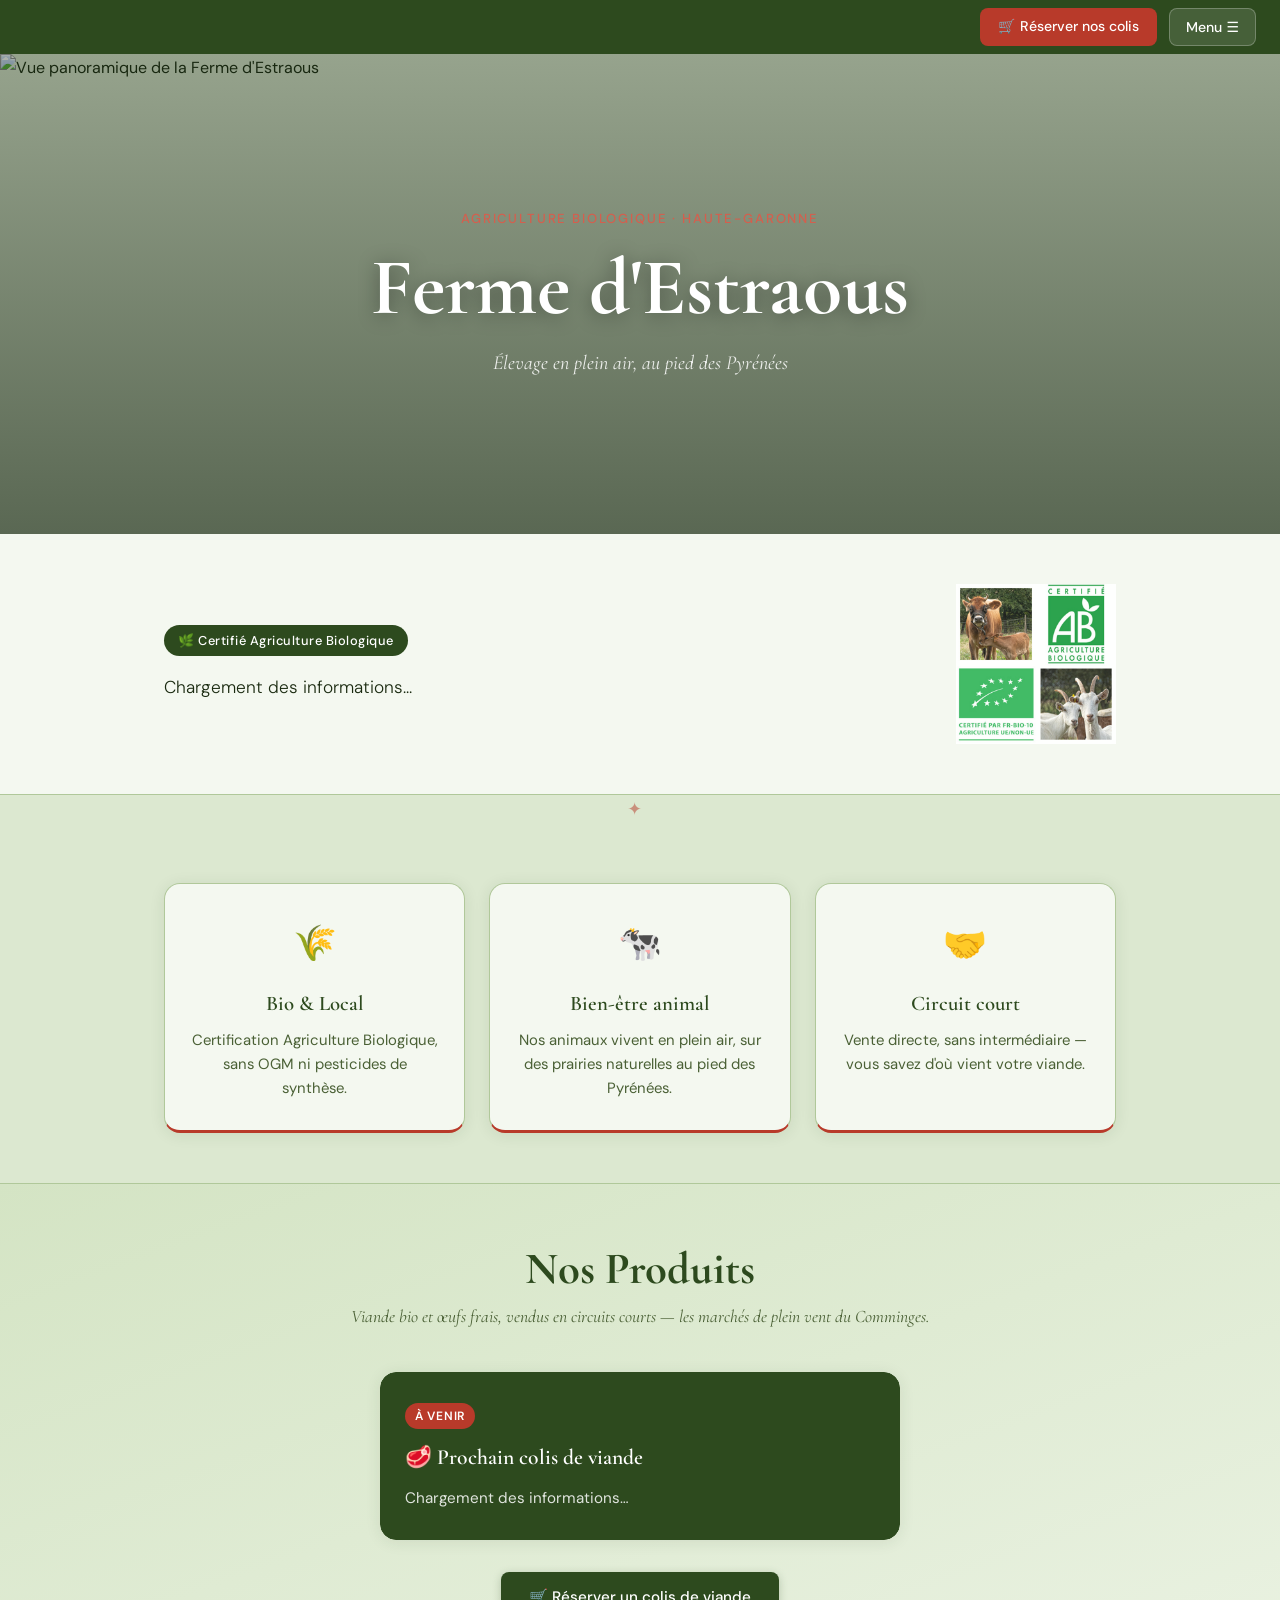
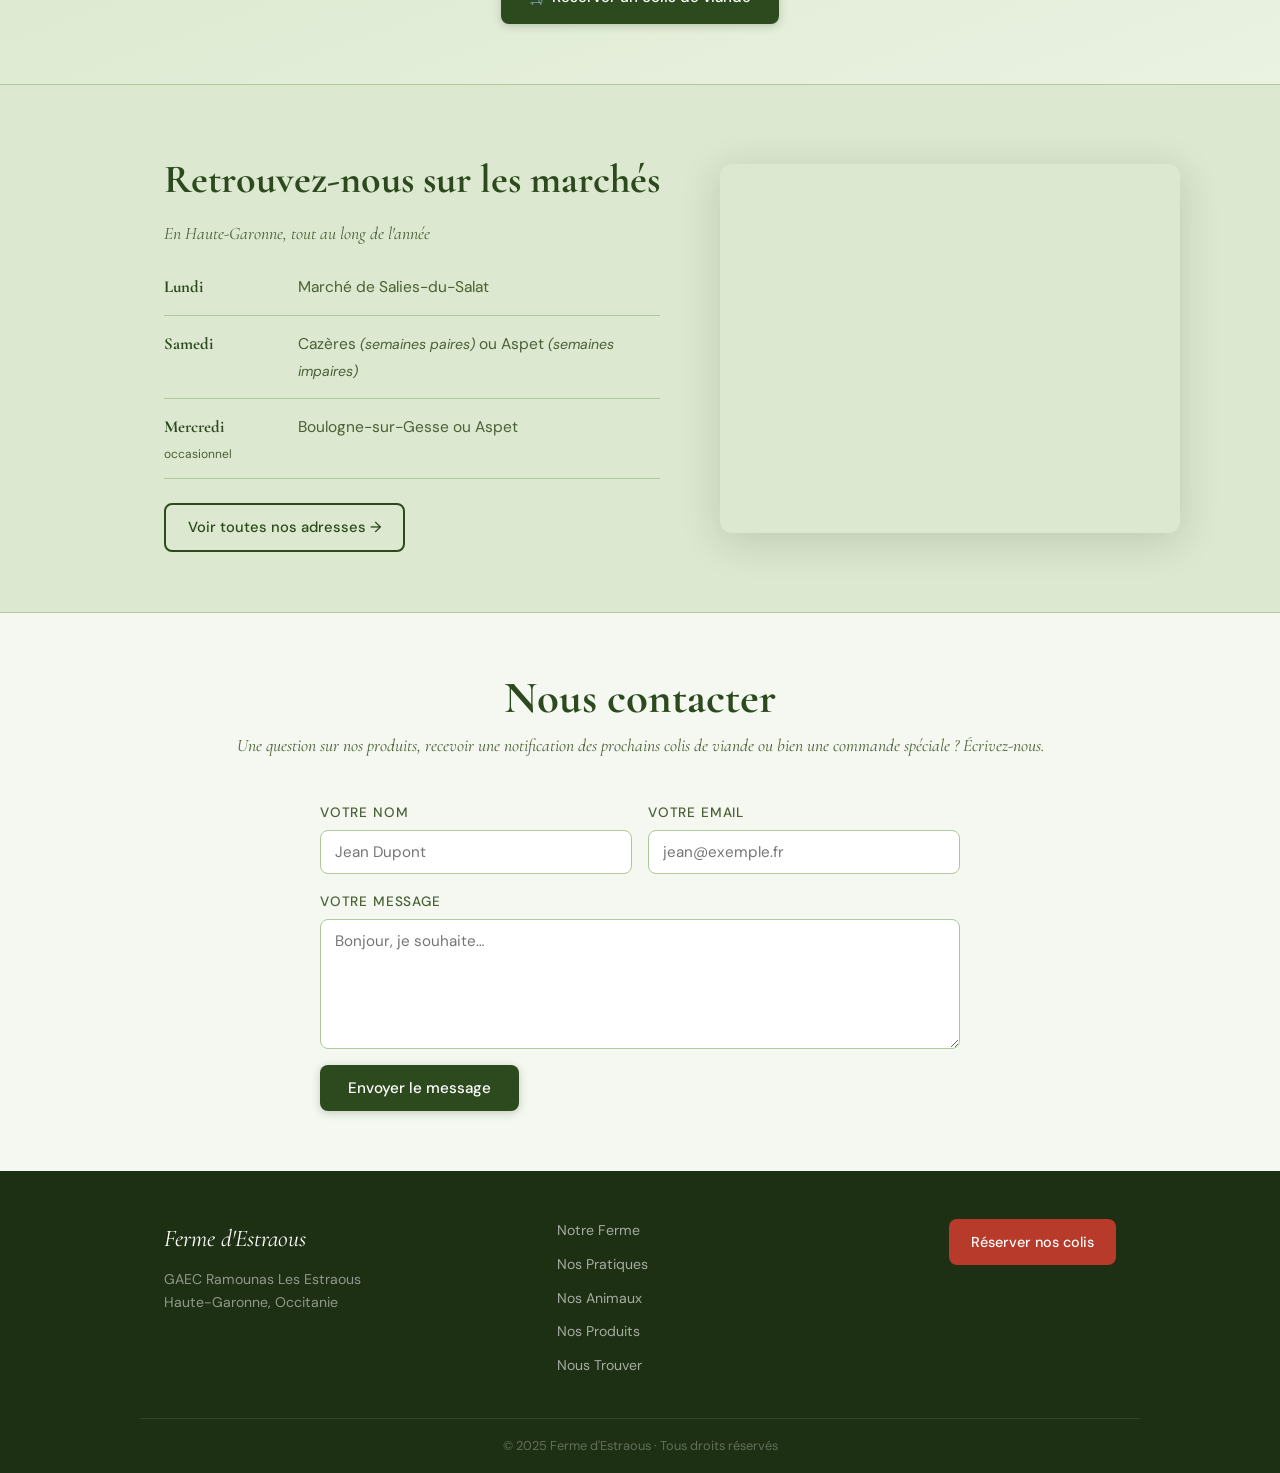
==== commit 044be615: "Update index.html" ====
--- a/index.html
+++ b/index.html
@@ -36,7 +36,7 @@
     </div>
 
     <div class="banner">
-        <img src="Photos/bandeau-haut/panorama.jpeg" alt="Vue panoramique de la Ferme d'Estraous">
+        <img src="Photos/bandeau-haut/panorama.jpg" alt="Vue panoramique de la Ferme d'Estraous">
         <div class="banner-overlay"></div>
         <div class="banner-content">
             <span class="banner-eyebrow">Agriculture Biologique · Haute-Garonne</span>
--- a/style.css
+++ b/style.css
@@ -34,7 +34,7 @@
     padding: 0;
 }
 
-html { scroll-behavior: smooth; }
+html { scroll-behavior: smooth; overflow-x: hidden; }
 
 body {
     font-family: var(--font-body);
@@ -42,6 +42,7 @@
     color: var(--text);
     line-height: 1.7;
     font-size: 1rem;
+    overflow-x: hidden;
 }
 
 img { display: block; max-width: 100%; }
@@ -809,6 +810,15 @@
 
     .top-left { display: none; }
 
+    .top-bar {
+        justify-content: center;
+        gap: 12px;
+    }
+
+    .top-right {
+        justify-content: center;
+    }
+
     .banner {
         height: 360px;
     }
@@ -1271,7 +1281,7 @@
     list-style: none;
     display: flex;
     flex-direction: column;
-    gap: 12px;
+    gap: 6px;
 }
 
 .remedes-list li {
@@ -1280,7 +1290,7 @@
     gap: 10px;
     font-size: 0.95rem;
     color: rgba(255,255,255,0.9);
-    padding-bottom: 12px;
+    padding-bottom: 6px;
     border-bottom: 1px solid rgba(255,255,255,0.15);
 }
 
@@ -2032,3 +2042,130 @@
     .oeufs-photo-side { width: 100%; min-width: unset; }
     .saviez-vous-cols { grid-template-columns: 1fr; }
 }
+
+/* ── Répartition des surfaces (ferme.html) ── */
+.repartition-block {
+    background: var(--white);
+    border: 1px solid var(--border);
+    border-radius: var(--radius-lg);
+    padding: 28px 32px;
+    margin-top: 32px;
+    box-shadow: var(--shadow);
+}
+
+.repartition-titre {
+    font-family: var(--font-title);
+    font-size: 1.3rem;
+    color: var(--primary);
+    font-weight: 600;
+    margin-bottom: 24px;
+    text-align: center;
+    font-style: italic;
+}
+
+.repartition-bars {
+    display: flex;
+    flex-direction: column;
+    gap: 18px;
+}
+
+.repartition-item {
+    display: flex;
+    flex-direction: column;
+    gap: 6px;
+}
+
+.repartition-label {
+    display: flex;
+    align-items: center;
+    gap: 8px;
+}
+
+.repartition-emoji {
+    font-size: 1.1rem;
+}
+
+.repartition-nom {
+    flex: 1;
+    font-size: 0.93rem;
+    font-weight: 500;
+    color: var(--text);
+}
+
+.repartition-pct {
+    font-family: var(--font-title);
+    font-size: 1rem;
+    font-weight: 700;
+    color: var(--primary);
+    min-width: 40px;
+    text-align: right;
+}
+
+.repartition-bar-bg {
+    width: 100%;
+    height: 10px;
+    background: var(--border);
+    border-radius: 999px;
+    overflow: hidden;
+}
+
+.repartition-bar {
+    height: 100%;
+    border-radius: 999px;
+    transition: width 1s ease;
+}
+
+.repartition-ha {
+    font-size: 0.8rem;
+    color: var(--text-light);
+    font-style: italic;
+}
+
+/* ── Répartition cartes colorées ── */
+.repartition-cards {
+    display: grid;
+    grid-template-columns: repeat(4, 1fr);
+    gap: 16px;
+}
+
+.repartition-card {
+    background: var(--rc-color);
+    border-radius: var(--radius-lg);
+    padding: 20px 16px;
+    text-align: center;
+    color: white;
+}
+
+.repartition-card-pct {
+    font-family: var(--font-title);
+    font-size: 2rem;
+    font-weight: 700;
+    line-height: 1;
+    margin-bottom: 8px;
+}
+
+.repartition-card-emoji {
+    font-size: 1.8rem;
+    margin-bottom: 8px;
+}
+
+.repartition-card-nom {
+    font-size: 0.85rem;
+    font-weight: 500;
+    line-height: 1.3;
+    opacity: 0.92;
+}
+
+@media (max-width: 768px) {
+    .repartition-cards { grid-template-columns: repeat(2, 1fr); }
+}
+
+/* ── Animal bloc avec cadre (Option B) ── */
+.animal-bloc--cadre {
+    border: 1px solid var(--border);
+    border-top: 4px solid var(--primary);
+    border-radius: var(--radius-lg);
+    padding: 20px;
+    background: var(--white);
+    box-shadow: var(--shadow);
+}
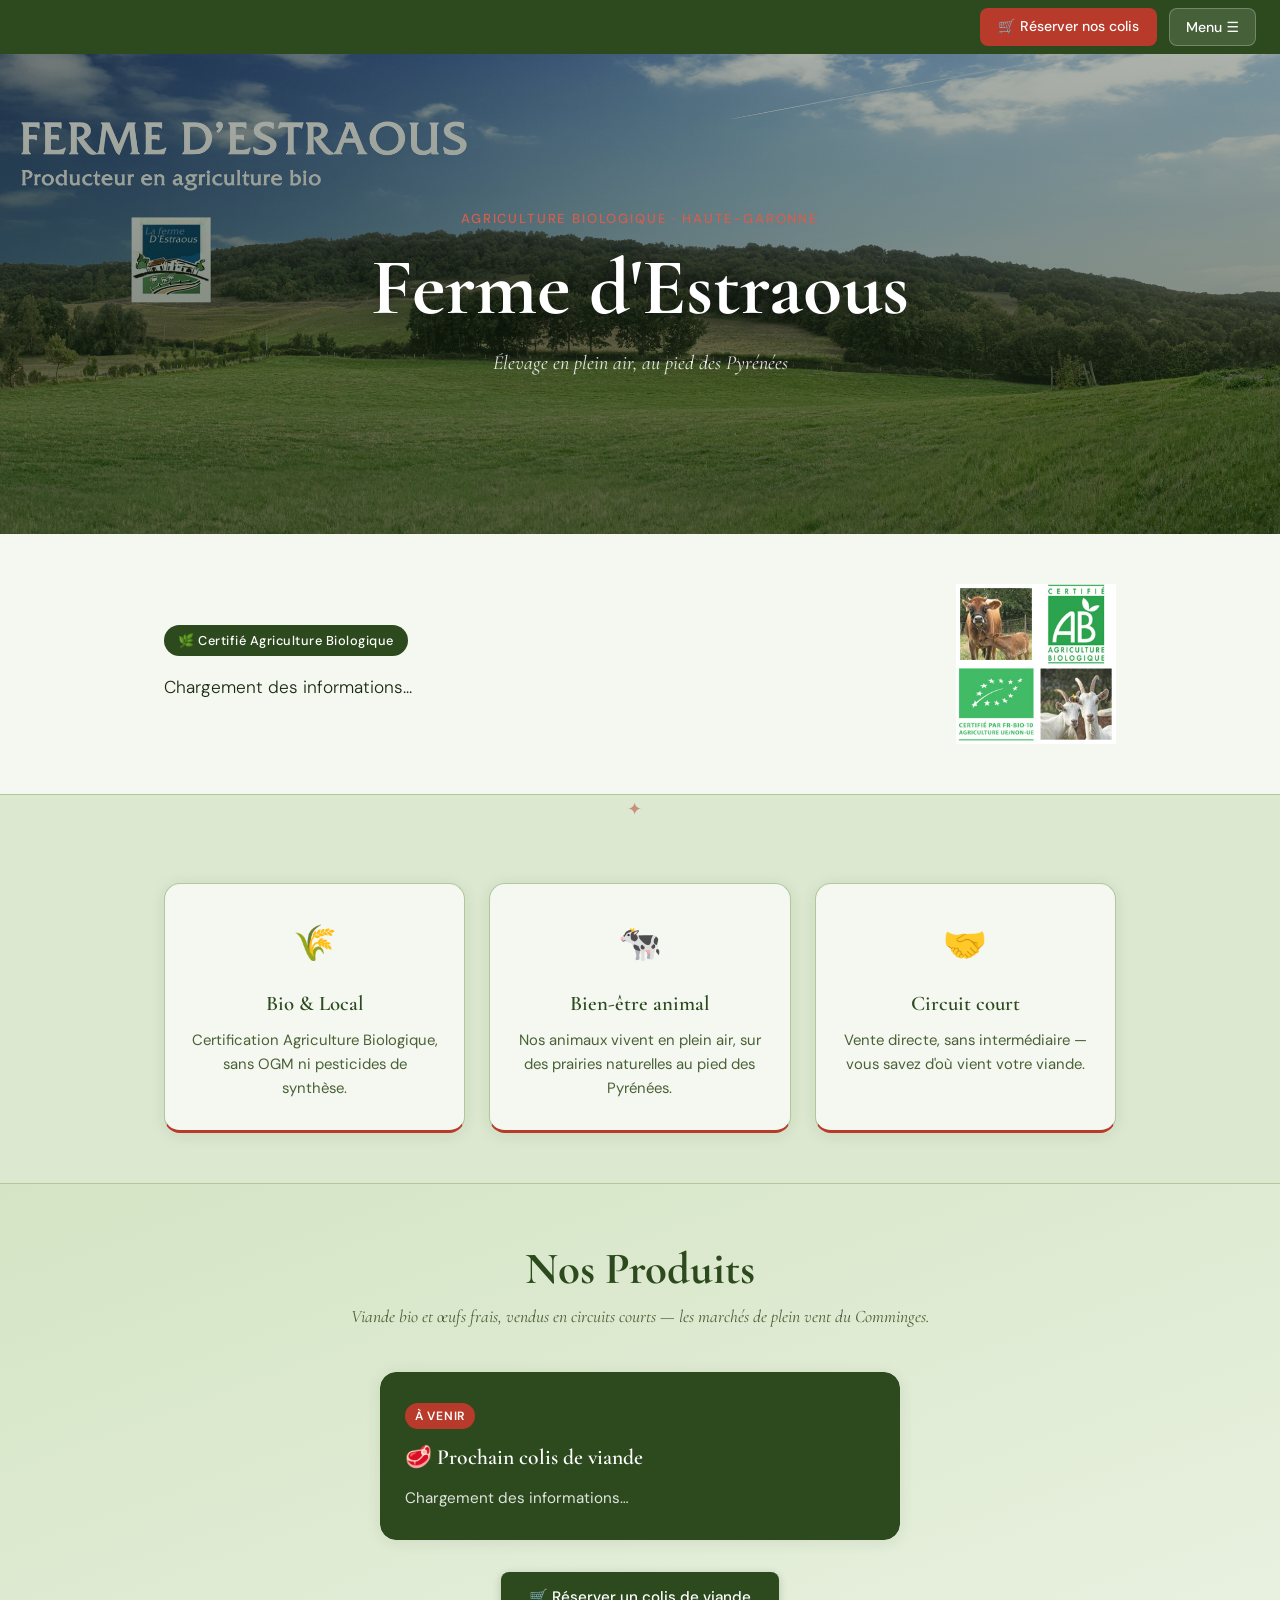
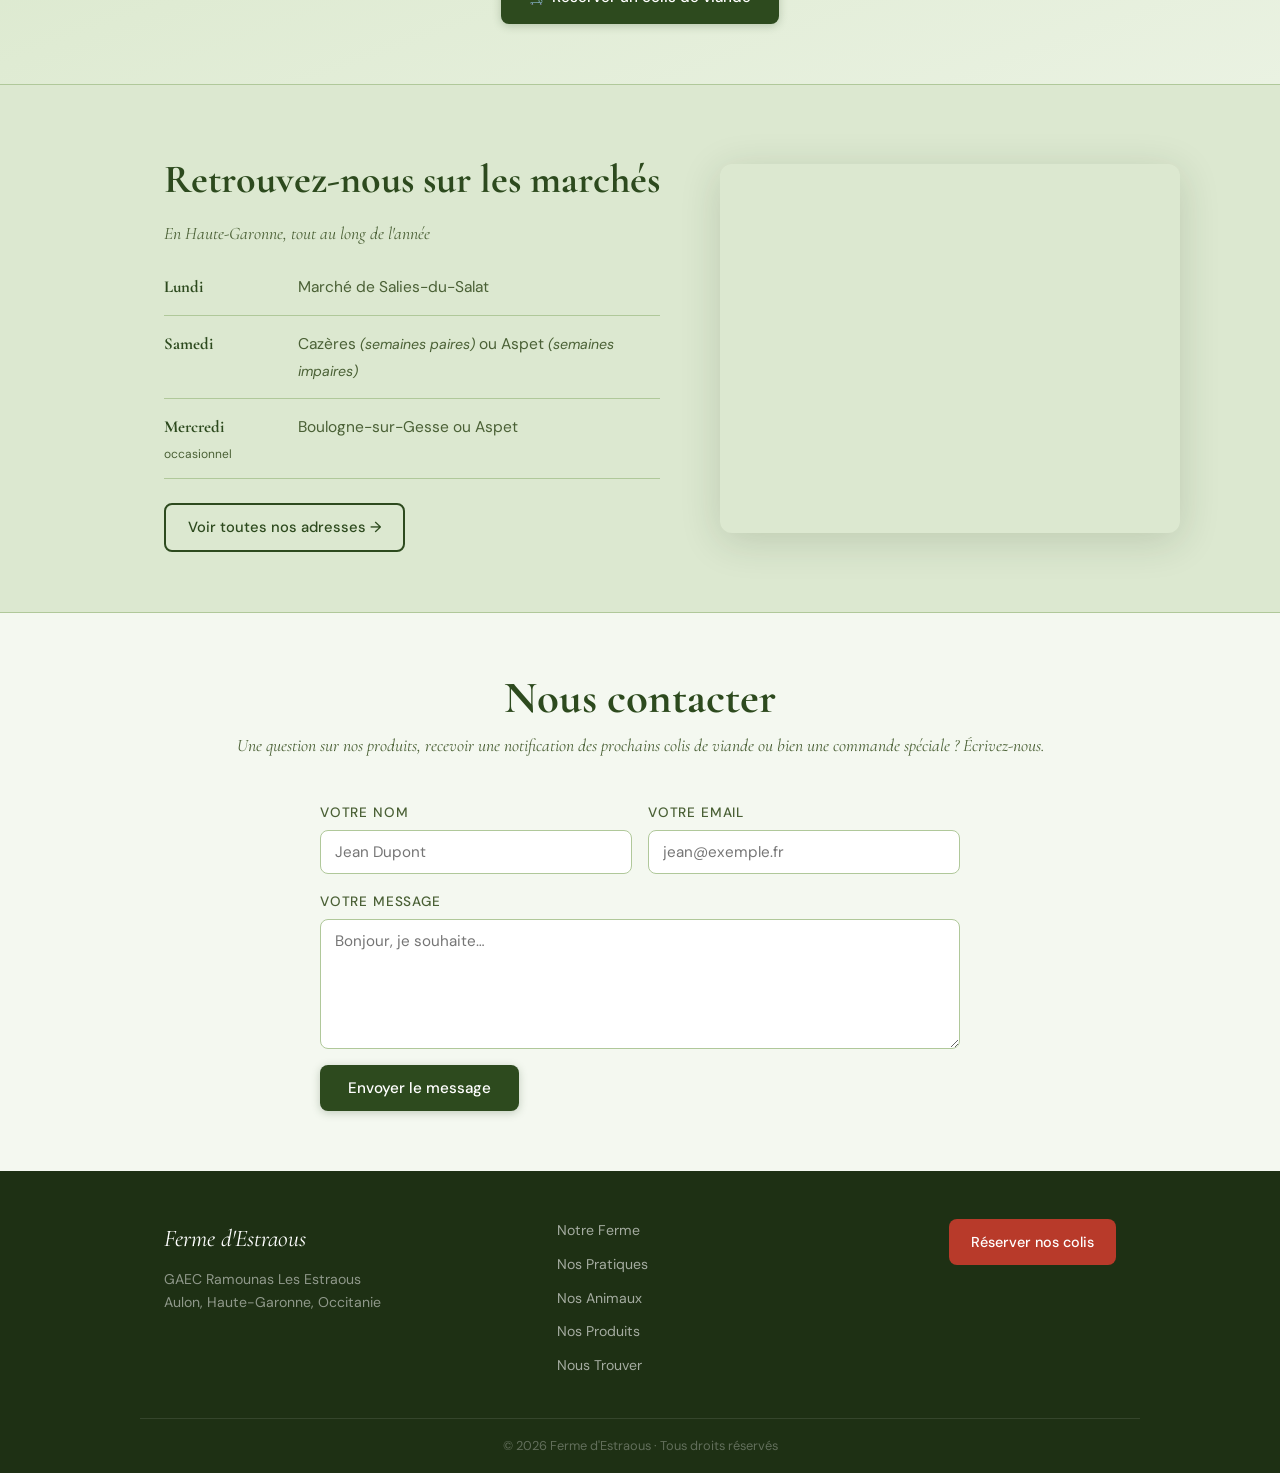
==== commit 9cbceb1e: "Add files via upload" ====
--- a/index.html
+++ b/index.html
@@ -3,6 +3,7 @@
 <head>
     <meta charset="UTF-8">
     <meta name="viewport" content="width=device-width, initial-scale=1.0">
+    <meta name="format-detection" content="telephone=no, address=no, email=no">
     <title>Ferme d'Estraous — Agriculture Biologique</title>
     <meta name="description" content="Ferme d'Estraous — Viande bio, vente directe et marchés locaux en Haute-Garonne, au pied des Pyrénées.">
     <link rel="stylesheet" href="style.css">
@@ -106,7 +107,7 @@
                         <p id="txt-prochain-colis">Chargement des informations…</p>
                     </div>
                 </div>
-                </div>
+            </div>
             <div class="cta-container">
                 <a href="https://coopcircuits.fr/gaec-ramounas-les-estraous/shop" class="btn" target="_blank">🛒 Réserver un colis de viande</a>
             </div>
@@ -186,7 +187,7 @@
     <div class="container footer-inner">
         <div class="footer-brand">
             <span class="footer-title">Ferme d'Estraous</span>
-            <p>GAEC Ramounas Les Estraous<br>Haute-Garonne, Occitanie</p>
+            <p>GAEC Ramounas Les Estraous<br>Aulon, Haute-Garonne, Occitanie</p>
         </div>
         <nav class="footer-nav">
             <a href="ferme.html">Notre Ferme</a>
@@ -200,7 +201,7 @@
         </div>
     </div>
     <div class="footer-bottom">
-        <p>© 2025 Ferme d'Estraous · Tous droits réservés</p>
+        <p>© 2026 Ferme d'Estraous · Tous droits réservés</p>
     </div>
 </footer>
 
--- a/style.css
+++ b/style.css
@@ -61,6 +61,7 @@
 
 header {
     position: relative;
+    background-color: var(--primary);
 }
 
 /* ── Bannière ── */
@@ -201,17 +202,11 @@
 }
 
 /* ── Bannière ── */
-.banner {
-    position: relative;
-    height: 480px;
-    overflow: hidden;
-}
-
 .banner img {
     width: 100%;
     height: 100%;
     object-fit: cover;
-    object-position: center 40%;
+    object-position: center 15%;
 }
 
 .banner-overlay {
@@ -867,6 +862,21 @@
     .marche-jour {
         min-width: 90px;
     }
+
+    .marches-list li {
+        flex-wrap: wrap;
+        gap: 4px;
+    }
+
+    .marche-lieu {
+        width: 100%;
+        word-break: break-word;
+    }
+
+    .marches-text h2 {
+        font-size: 1.6rem;
+        word-break: break-word;
+    }
 }
 
 @media (max-width: 480px) {
@@ -1437,13 +1447,9 @@
 }
 
 /* ── Bannière avec rotation pour redresser l'horizon ── */
-.banner-img-rotated {
-    width: 100%;
-    height: 100%;
+.banner img.banner-img-rotated {
     object-fit: cover;
-    object-position: center;
-    transform: rotate(-2deg) scale(1.08);
-    transform-origin: center center;
+    object-position: center 35% !important;
 }
 
 /* ════════════════════════════════════════
@@ -2169,3 +2175,20 @@
     background: var(--white);
     box-shadow: var(--shadow);
 }
+
+/* ── Position spécifique banner pratiques ── */
+.banner img.banner-img-pratiques {
+    object-position: center 25% !important;
+}
+
+/* ── Liens dans le texte ── */
+.texte-lien {
+    color: var(--primary);
+    text-decoration: underline;
+    text-underline-offset: 3px;
+    font-weight: 500;
+    transition: color 0.2s;
+}
+.texte-lien:hover {
+    color: var(--accent);
+}
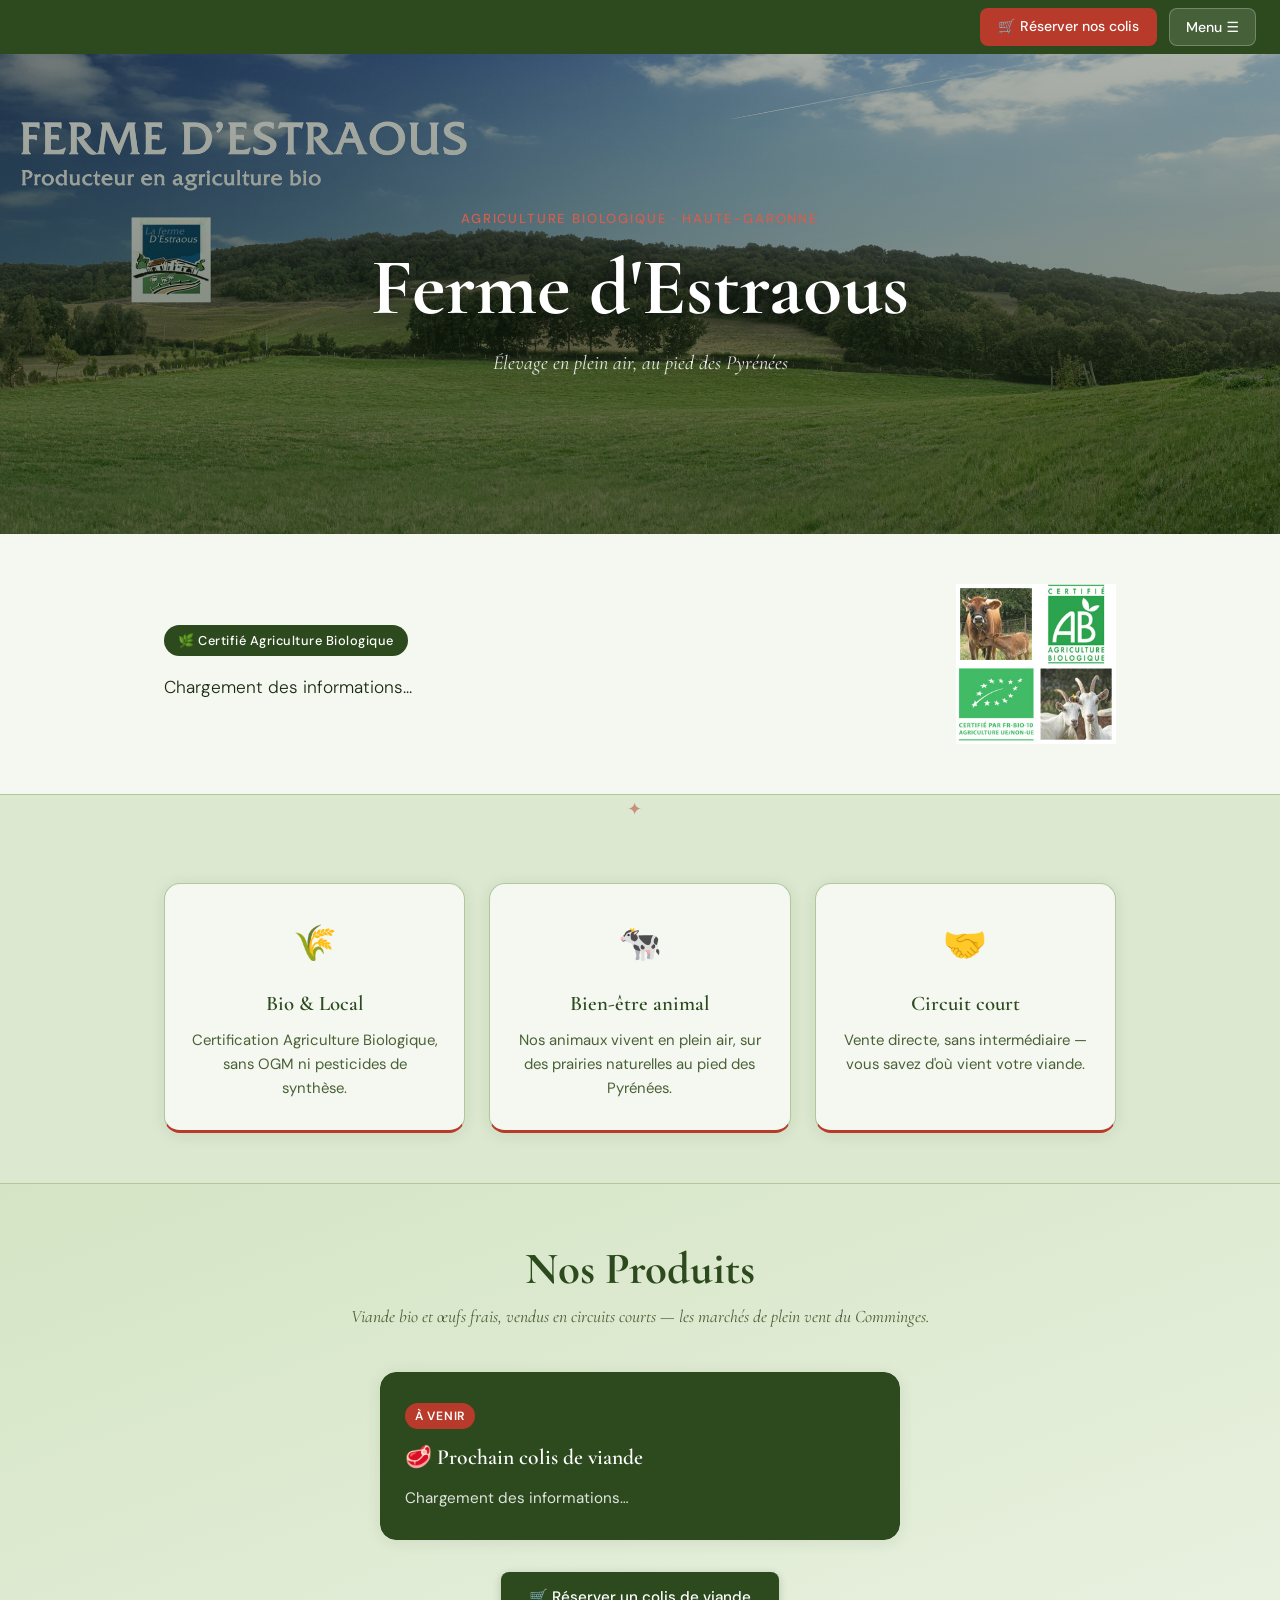
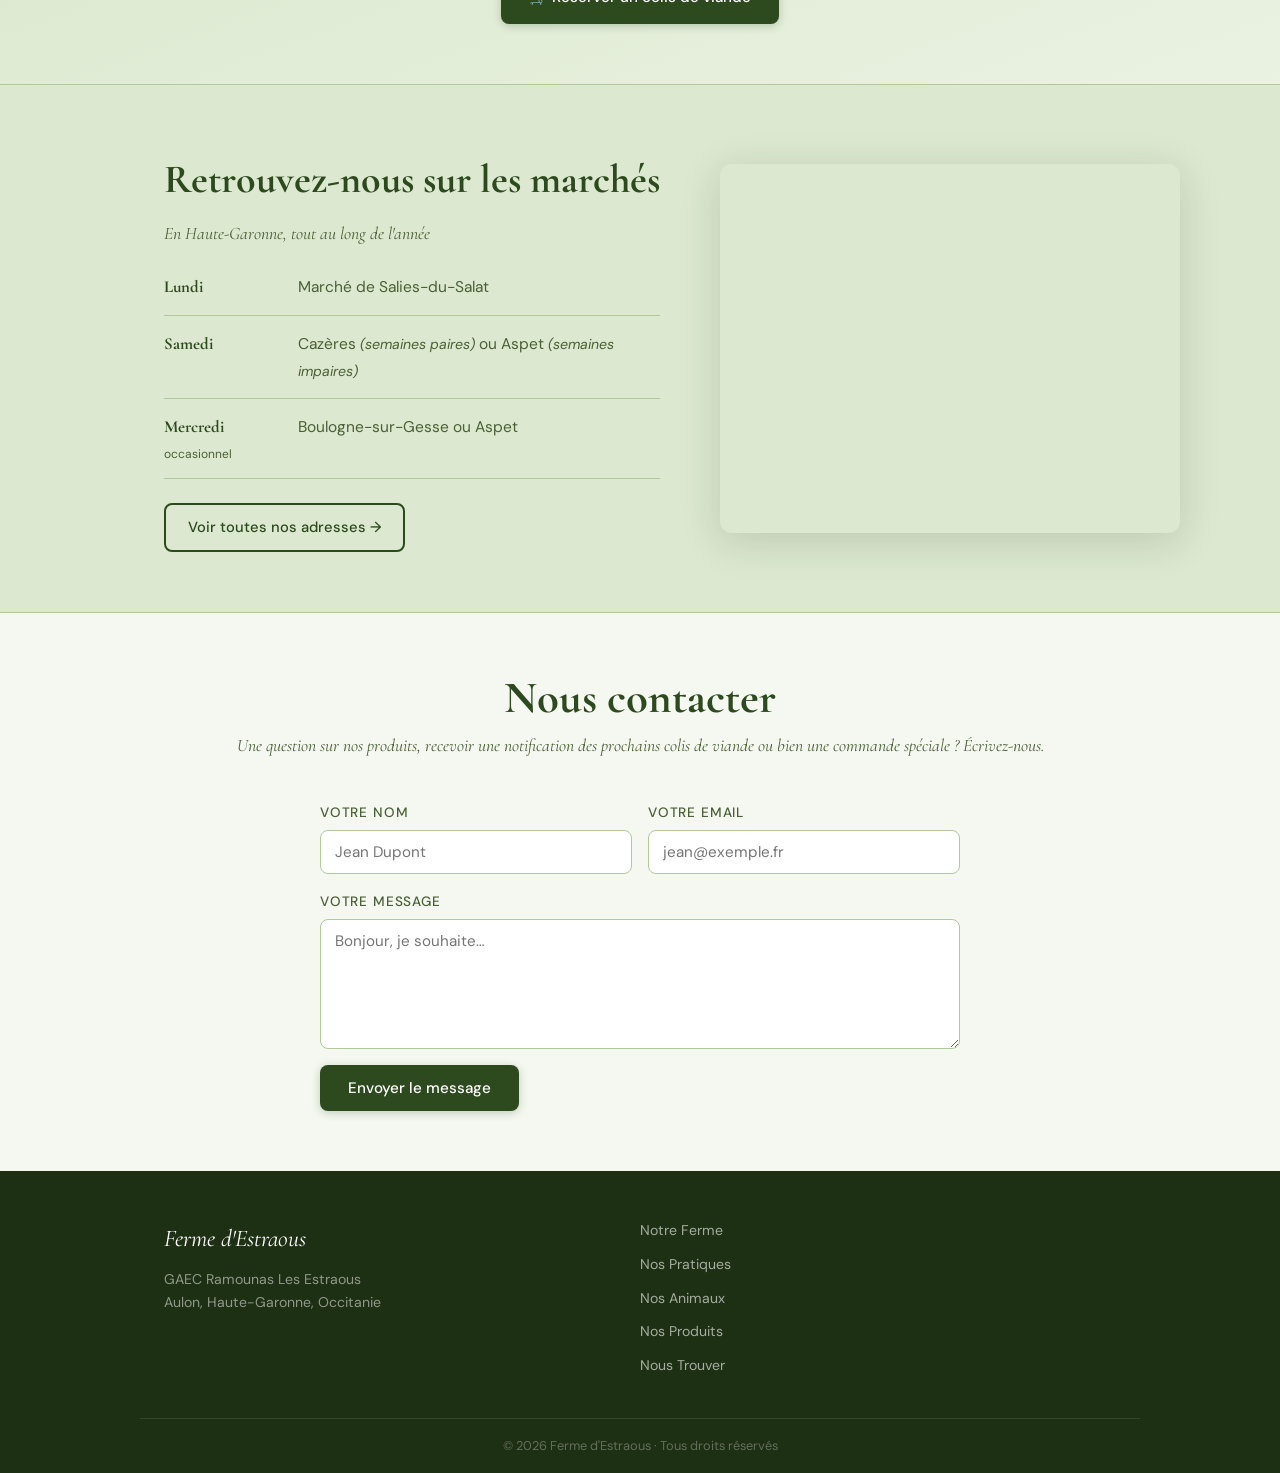
==== commit a6add0c6: "Update index.html" ====
--- a/index.html
+++ b/index.html
@@ -17,7 +17,7 @@
         <div class="top-left">
         </div>
         <div class="top-right">
-            <a href="https://coopcircuits.fr/gaec-ramounas-les-estraous/shop" class="boutique-btn" target="_blank">
+            <a href="trouver.html#commander-colis" class="boutique-btn" target="_blank">
                 🛒 Réserver nos colis
             </a>
             <div class="menu-container">
@@ -109,7 +109,7 @@
                 </div>
             </div>
             <div class="cta-container">
-                <a href="https://coopcircuits.fr/gaec-ramounas-les-estraous/shop" class="btn" target="_blank">🛒 Réserver un colis de viande</a>
+                <a href="trouver.html#commander-colis" class="btn" target="_blank">🛒 Réserver un colis de viande</a>
             </div>
         </div>
     </section>
@@ -160,7 +160,7 @@
                 <h2>Nous contacter</h2>
                 <p class="section-subtitle">Une question sur nos produits, recevoir une notification des prochains colis de viande ou bien une commande spéciale ? Écrivez-nous.</p>
             </div>
-            <form class="contact-form" action="https://formspree.io/f/VOTRE_ID" method="POST">
+            <form class="contact-form" action="https://formspree.io/f/mgorkgvy" method="POST">
                 <div class="form-row">
                     <div class="form-group">
                         <label for="name">Votre nom</label>
@@ -196,9 +196,6 @@
             <a href="produits.html">Nos Produits</a>
             <a href="trouver.html">Nous Trouver</a>
         </nav>
-        <div class="footer-boutique">
-            <a href="https://coopcircuits.fr/gaec-ramounas-les-estraous/shop" class="btn" target="_blank">Réserver nos colis</a>
-        </div>
     </div>
     <div class="footer-bottom">
         <p>© 2026 Ferme d'Estraous · Tous droits réservés</p>
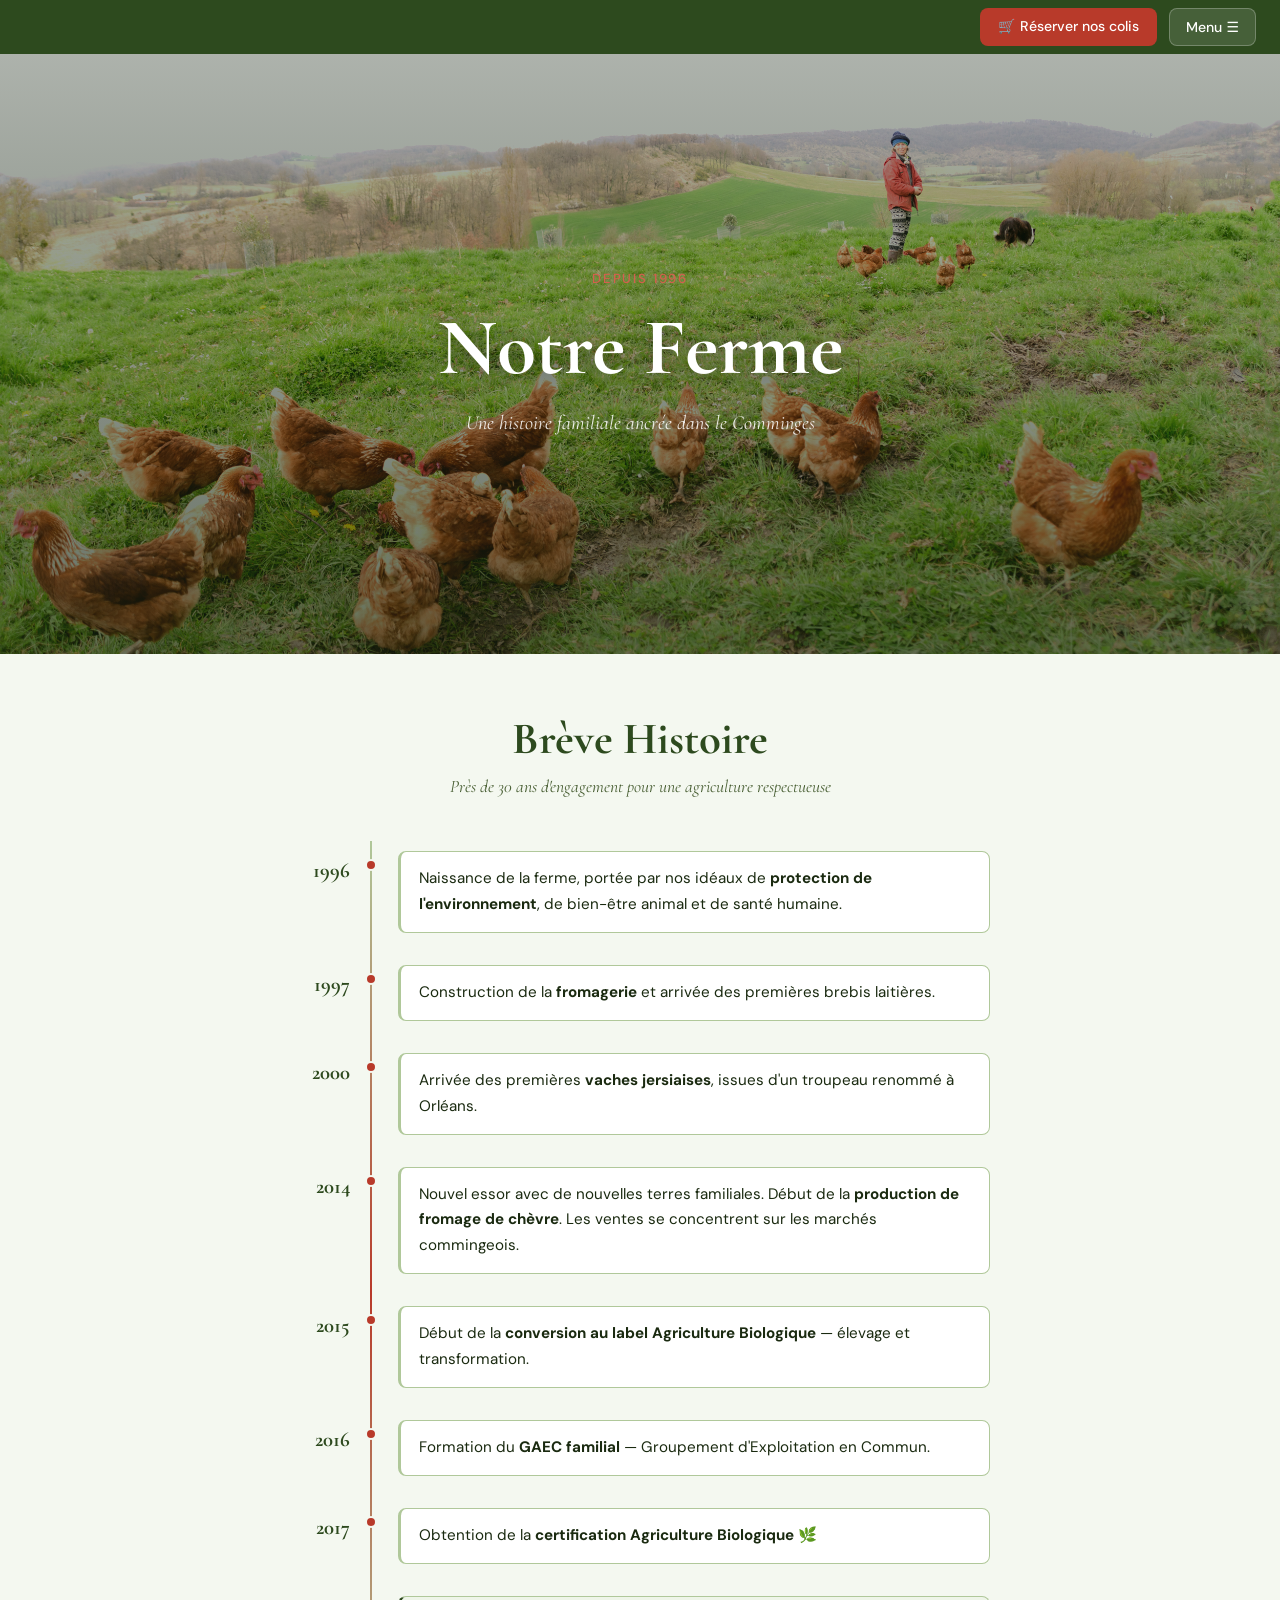
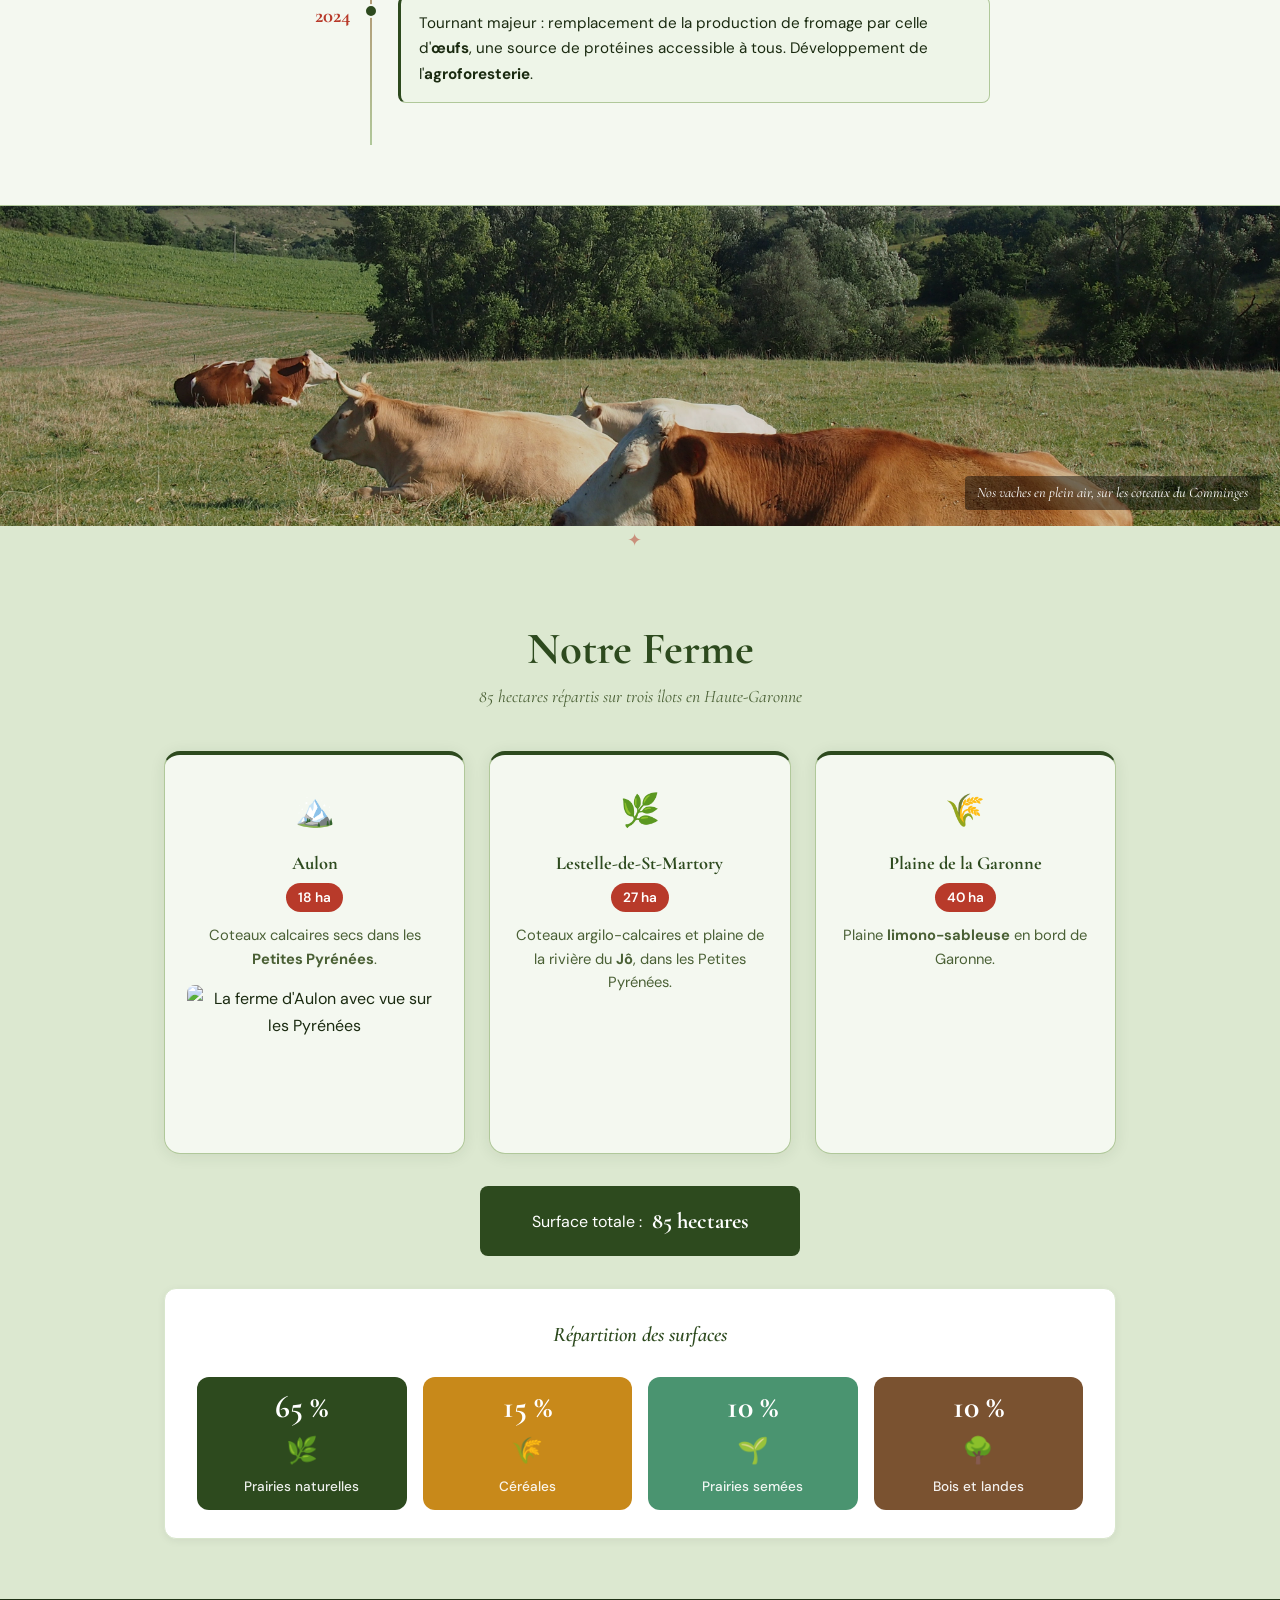
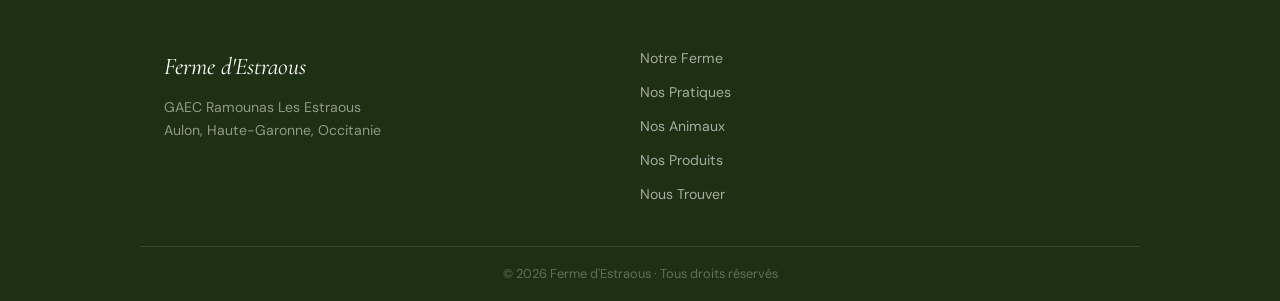
==== commit 33cdbd99: "Update index.html" ====
--- a/index.html
+++ b/index.html
@@ -4,8 +4,8 @@
     <meta charset="UTF-8">
     <meta name="viewport" content="width=device-width, initial-scale=1.0">
     <meta name="format-detection" content="telephone=no, address=no, email=no">
-    <title>Ferme d'Estraous — Agriculture Biologique</title>
-    <meta name="description" content="Ferme d'Estraous — Viande bio, vente directe et marchés locaux en Haute-Garonne, au pied des Pyrénées.">
+    <title>Notre Ferme — Ferme d'Estraous</title>
+    <meta name="description" content="L'histoire et la géographie de la Ferme d'Estraous, élevage biologique en Haute-Garonne.">
     <link rel="stylesheet" href="style.css">
     <link href="https://fonts.googleapis.com/css2?family=Cormorant+Garamond:ital,wght@0,400;0,600;0,700;1,400;1,600&family=DM+Sans:wght@300;400;500&display=swap" rel="stylesheet">
 </head>
@@ -14,8 +14,7 @@
 <!-- ═══════════════════════════════ HEADER ═══════════════════════════════ -->
 <header>
     <div class="top-bar">
-        <div class="top-left">
-        </div>
+        <div class="top-left"></div>
         <div class="top-right">
             <a href="trouver.html#commander-colis" class="boutique-btn" target="_blank">
                 🛒 Réserver nos colis
@@ -24,8 +23,8 @@
                 <button class="menu-btn" aria-label="Ouvrir le menu">Menu ☰</button>
                 <nav class="dropdown-menu" aria-label="Navigation principale">
                     <ul>
-                        <li><a href="index.html" class="active">Accueil</a></li>
-                        <li><a href="ferme.html">Notre Ferme</a></li>
+                        <li><a href="index.html">Accueil</a></li>
+                        <li><a href="ferme.html" class="active">Notre Ferme</a></li>
                         <li><a href="pratiques.html">Nos Pratiques</a></li>
                         <li><a href="animaux.html">Nos Animaux</a></li>
                         <li><a href="produits.html">Nos Produits</a></li>
@@ -36,14 +35,13 @@
         </div>
     </div>
 
-    <div class="banner">
-        <img src="Photos/bandeau-haut/panorama.jpg" alt="Vue panoramique de la Ferme d'Estraous">
+    <div class="banner banner-ferme">
+        <img src="Photos/bandeau-haut/Panorama_poules.jpg" alt="Éleveuse avec ses poules dans les prairies de la Ferme d'Estraous" class="banner-img-ferme">
         <div class="banner-overlay"></div>
         <div class="banner-content">
-            <span class="banner-eyebrow">Agriculture Biologique · Haute-Garonne</span>
-            <h1>Ferme d'Estraous</h1>
-            <p class="banner-tagline">Élevage en plein air, au pied des Pyrénées</p>
-
+            <span class="banner-eyebrow">Depuis 1996</span>
+            <h1>Notre Ferme</h1>
+            <p class="banner-tagline">Une histoire familiale ancrée dans le Comminges</p>
         </div>
     </div>
 </header>
@@ -51,132 +49,156 @@
 <!-- ═══════════════════════════════ MAIN ═══════════════════════════════ -->
 <main>
 
-    <!-- ── Section intro ── -->
-    <section class="section-intro">
-        <div class="container intro-grid">
-            <div class="intro-text">
-                <span class="badge">🌿 Certifié Agriculture Biologique</span>
-                <p id="txt-introduction" class="intro-paragraph">Chargement des informations…</p>
-            </div>
-            <div class="intro-logo">
-                <img src="Photos/bio/certifié_AB.jpg" alt="Label Agriculture Biologique" class="bio-logo">
-            </div>
-        </div>
-    </section>
-
-    <!-- ── Séparateur décoratif ── -->
-    <div class="divider">
-        <span>✦</span>
-    </div>
-
-    <!-- ── Section valeurs ── -->
-    <section class="section-valeurs">
-        <div class="container">
-            <div class="valeurs-grid">
-                <div class="valeur-card">
-                    <div class="valeur-icon">🌾</div>
-                    <h3>Bio & Local</h3>
-                    <p>Certification Agriculture Biologique, sans OGM ni pesticides de synthèse.</p>
-                </div>
-                <div class="valeur-card">
-                    <div class="valeur-icon">🐄</div>
-                    <h3>Bien-être animal</h3>
-                    <p>Nos animaux vivent en plein air, sur des prairies naturelles au pied des Pyrénées.</p>
-                </div>
-                <div class="valeur-card">
-                    <div class="valeur-icon">🤝</div>
-                    <h3>Circuit court</h3>
-                    <p>Vente directe, sans intermédiaire — vous savez d'où vient votre viande.</p>
-                </div>
-            </div>
-        </div>
-    </section>
-
-    <!-- ── Section produits ── -->
-    <section class="section-produits">
+    <!-- ── Section histoire ── -->
+    <section class="section-histoire">
         <div class="container">
             <div class="section-header">
-                <h2>Nos Produits</h2>
-                <p class="section-subtitle">Viande bio et œufs frais, vendus en circuits courts — les marchés de plein vent du Comminges.</p>
-            </div>
-            <div class="produits-grid produits-grid--single">
-                <div class="produit-card highlight">
-                    <div class="produit-card-inner">
-                        <span class="produit-tag">À venir</span>
-                        <h3>🥩 Prochain colis de viande</h3>
-                        <p id="txt-prochain-colis">Chargement des informations…</p>
-                    </div>
-                </div>
-            </div>
-            <div class="cta-container">
-                <a href="trouver.html#commander-colis" class="btn" target="_blank">🛒 Réserver un colis de viande</a>
+                <h2>Brève Histoire</h2>
+                <p class="section-subtitle">Près de 30 ans d'engagement pour une agriculture respectueuse</p>
+            </div>
+
+            <div class="timeline">
+
+                <div class="timeline-item">
+                    <div class="timeline-date">1996</div>
+                    <div class="timeline-content">
+                        <p>Naissance de la ferme, portée par nos idéaux de <strong>protection de l'environnement</strong>, de bien-être animal et de santé humaine.</p>
+                    </div>
+                </div>
+
+                <div class="timeline-item">
+                    <div class="timeline-date">1997</div>
+                    <div class="timeline-content">
+                        <p>Construction de la <strong>fromagerie</strong> et arrivée des premières brebis laitières.</p>
+                    </div>
+                </div>
+
+                <div class="timeline-item">
+                    <div class="timeline-date">2000</div>
+                    <div class="timeline-content">
+                        <p>Arrivée des premières <strong>vaches jersiaises</strong>, issues d'un troupeau renommé à Orléans.</p>
+                    </div>
+                </div>
+
+                <div class="timeline-item">
+                    <div class="timeline-date">2014</div>
+                    <div class="timeline-content">
+                        <p>Nouvel essor avec de nouvelles terres familiales. Début de la <strong>production de fromage de chèvre</strong>. Les ventes se concentrent sur les marchés commingeois.</p>
+                    </div>
+                </div>
+
+                <div class="timeline-item">
+                    <div class="timeline-date">2015</div>
+                    <div class="timeline-content">
+                        <p>Début de la <strong>conversion au label Agriculture Biologique</strong> — élevage et transformation.</p>
+                    </div>
+                </div>
+
+                <div class="timeline-item">
+                    <div class="timeline-date">2016</div>
+                    <div class="timeline-content">
+                        <p>Formation du <strong>GAEC familial</strong> — Groupement d'Exploitation en Commun.</p>
+                    </div>
+                </div>
+
+                <div class="timeline-item">
+                    <div class="timeline-date">2017</div>
+                    <div class="timeline-content">
+                        <p>Obtention de la <strong>certification Agriculture Biologique</strong> 🌿</p>
+                    </div>
+                </div>
+
+                <div class="timeline-item timeline-item--highlight">
+                    <div class="timeline-date">2024</div>
+                    <div class="timeline-content">
+                        <p>Tournant majeur : remplacement de la production de fromage par celle d'<strong>œufs</strong>, une source de protéines accessible à tous. Développement de l'<strong>agroforesterie</strong>.</p>
+                    </div>
+                </div>
+
             </div>
         </div>
     </section>
 
-    <!-- ── Section marchés ── -->
-    <section class="section-marches">
-        <div class="container">
-            <div class="marches-inner">
-                <div class="marches-text">
-                    <h2 class="marches-titre">Retrouvez-nous sur les marchés</h2>
-                    <p class="section-subtitle">En Haute-Garonne, tout au long de l'année</p>
-                    <ul class="marches-list">
-                        <li>
-                            <span class="marche-jour">Lundi</span>
-                            <span class="marche-lieu">Marché de Salies-du-Salat</span>
-                        </li>
-                        <li>
-                            <span class="marche-jour">Samedi</span>
-                            <span class="marche-lieu">Cazères <em>(semaines paires)</em> ou Aspet <em>(semaines impaires)</em></span>
-                        </li>
-                        <li>
-                            <span class="marche-jour">Mercredi <small>occasionnel</small></span>
-                            <span class="marche-lieu">Boulogne-sur-Gesse ou Aspet</span>
-                        </li>
-                    </ul>
-                    <a href="trouver.html" class="btn-outline">Voir toutes nos adresses →</a>
-                </div>
-                <div class="marches-map">
-                    <iframe
-                        src="https://www.google.com/maps/embed?pb=!1m18!1m12!1m3!1d93102.9929401435!2d0.7575164825537002!3d43.17867898805371!2m3!1f0!2f0!3f0!3m2!1i1024!2i768!4f13.1!3m3!1m2!1s0x12a91e1b45ad195d%3A0x928aa88d5a3a231b!2sThiebaut%20Pascale%20Pierette!5e0!3m2!1sfr!2sfr!4v1771956304085!5m2!1sfr!2sfr"
-                        width="100%"
-                        height="360"
-                        style="border:0; border-radius: 12px;"
-                        allowfullscreen=""
-                        loading="lazy"
-                        referrerpolicy="no-referrer-when-downgrade"
-                        title="Localisation Ferme d'Estraous">
-                    </iframe>
-                </div>
-            </div>
-        </div>
-    </section>
-
-    <!-- ── Section contact ── -->
-    <section class="section-contact">
+    <!-- ── Photo intermédiaire ── -->
+    <div class="photo-bandeau">
+        <img src="Photos/ferme/paysage_vaches.JPG" alt="Vaches au pâturage sur les prairies de la Ferme d'Estraous">
+        <div class="photo-bandeau-caption">Nos vaches en plein air, sur les coteaux du Comminges</div>
+    </div>
+
+    <!-- ── Séparateur ── -->
+    <div class="divider"><span>✦</span></div>
+
+    <!-- ── Section géographie ── -->
+    <section class="section-geo">
         <div class="container">
             <div class="section-header">
-                <h2>Nous contacter</h2>
-                <p class="section-subtitle">Une question sur nos produits, recevoir une notification des prochains colis de viande ou bien une commande spéciale ? Écrivez-nous.</p>
-            </div>
-            <form class="contact-form" action="https://formspree.io/f/mgorkgvy" method="POST">
-                <div class="form-row">
-                    <div class="form-group">
-                        <label for="name">Votre nom</label>
-                        <input type="text" id="name" name="name" placeholder="Jean Dupont" required>
-                    </div>
-                    <div class="form-group">
-                        <label for="email">Votre email</label>
-                        <input type="email" id="email" name="email" placeholder="jean@exemple.fr" required>
-                    </div>
-                </div>
-                <div class="form-group">
-                    <label for="message">Votre message</label>
-                    <textarea id="message" name="message" placeholder="Bonjour, je souhaite…" rows="5"></textarea>
-                </div>
-                <button type="submit" class="btn">Envoyer le message</button>
-            </form>
+                <h2>Notre Ferme</h2>
+                <p class="section-subtitle">85 hectares répartis sur trois îlots en Haute-Garonne</p>
+            </div>
+
+            <div class="geo-grid">
+
+                <div class="geo-card">
+                    <div class="geo-icon">🏔️</div>
+                    <div class="geo-lieu">Aulon</div>
+                    <div class="geo-surface">18 ha</div>
+                    <p>Coteaux calcaires secs dans les <strong>Petites Pyrénées</strong>.</p>
+                    <img src="Photos/ferme/poules_maison.JPG" alt="La ferme d'Aulon avec vue sur les Pyrénées" class="geo-photo">
+                </div>
+
+                <div class="geo-card">
+                    <div class="geo-icon">🌿</div>
+                    <div class="geo-lieu">Lestelle-de-St-Martory</div>
+                    <div class="geo-surface">27 ha</div>
+                    <p>Coteaux argilo-calcaires et plaine de la rivière du <strong>Jô</strong>, dans les Petites Pyrénées.</p>
+                </div>
+
+                <div class="geo-card">
+                    <div class="geo-icon">🌾</div>
+                    <div class="geo-lieu">Plaine de la Garonne</div>
+                    <div class="geo-surface">40 ha</div>
+                    <p>Plaine <strong>limono-sableuse</strong> en bord de Garonne.</p>
+                </div>
+
+            </div>
+
+            <div class="geo-total">
+                <span>Surface totale :</span>
+                <strong>85 hectares</strong>
+            </div>
+
+            <!-- ── Répartition des surfaces ── -->
+            <div style="background: white; border: 1px solid #d8e6cc; border-radius: 12px; padding: 28px 32px; margin-top: 32px; box-shadow: 0 2px 8px rgba(0,0,0,0.06);">
+                <h3 style="font-family: 'Cormorant Garamond', serif; font-size: 1.3rem; color: #2d4a1e; font-weight: 600; margin-bottom: 24px; text-align: center; font-style: italic;">Répartition des surfaces</h3>
+                <div style="display: grid; grid-template-columns: repeat(4, 1fr); gap: 16px;">
+
+                    <div style="background: #2d4a1e; border-radius: 12px; padding: 14px 12px; text-align: center; color: white;">
+                        <div style="font-family: 'Cormorant Garamond', serif; font-size: 2rem; font-weight: 700; line-height: 1; margin-bottom: 6px;">65 %</div>
+                        <div style="font-size: 1.6rem; margin-bottom: 6px;">🌿</div>
+                        <div style="font-size: 0.85rem; font-weight: 500; line-height: 1.3; opacity: 0.92;">Prairies naturelles</div>
+                    </div>
+
+                    <div style="background: #c8891a; border-radius: 12px; padding: 14px 12px; text-align: center; color: white;">
+                        <div style="font-family: 'Cormorant Garamond', serif; font-size: 2rem; font-weight: 700; line-height: 1; margin-bottom: 6px;">15 %</div>
+                        <div style="font-size: 1.6rem; margin-bottom: 6px;">🌾</div>
+                        <div style="font-size: 0.85rem; font-weight: 500; line-height: 1.3; opacity: 0.92;">Céréales</div>
+                    </div>
+
+                    <div style="background: #4a9470; border-radius: 12px; padding: 14px 12px; text-align: center; color: white;">
+                        <div style="font-family: 'Cormorant Garamond', serif; font-size: 2rem; font-weight: 700; line-height: 1; margin-bottom: 6px;">10 %</div>
+                        <div style="font-size: 1.6rem; margin-bottom: 6px;">🌱</div>
+                        <div style="font-size: 0.85rem; font-weight: 500; line-height: 1.3; opacity: 0.92;">Prairies semées</div>
+                    </div>
+
+                    <div style="background: #7a5230; border-radius: 12px; padding: 14px 12px; text-align: center; color: white;">
+                        <div style="font-family: 'Cormorant Garamond', serif; font-size: 2rem; font-weight: 700; line-height: 1; margin-bottom: 6px;">10 %</div>
+                        <div style="font-size: 1.6rem; margin-bottom: 6px;">🌳</div>
+                        <div style="font-size: 0.85rem; font-weight: 500; line-height: 1.3; opacity: 0.92;">Bois et landes</div>
+                    </div>
+
+                </div>
+            </div>
+
         </div>
     </section>
 
@@ -226,41 +248,14 @@
     // ── Animations au scroll ──
     const observer = new IntersectionObserver((entries) => {
         entries.forEach(entry => {
-            if (entry.isIntersecting) {
-                entry.target.classList.add('visible');
-            }
+            if (entry.isIntersecting) entry.target.classList.add('visible');
         });
     }, { threshold: 0.1 });
 
-    document.querySelectorAll('.valeur-card, .produit-card, .section-header').forEach(el => {
+    document.querySelectorAll('.timeline-item, .geo-card, .section-header').forEach(el => {
         observer.observe(el);
     });
 
-    // ── Chargement Google Sheets ──
-    const sheetUrl = 'https://docs.google.com/spreadsheets/d/e/2PACX-1vTB3Jt4kUljHwTgUbPsbVGGD0gC79-hA50OVEz2wfTbX-TX6LBxyBkJ3mCK-SPe8UFXgkzFLp9_VBxE/pub?output=csv';
-
-    async function loadData() {
-        try {
-            const response = await fetch(sheetUrl);
-            const data = await response.text();
-            const rows = data.split(/\r?\n/);
-
-            rows.forEach((row, index) => {
-                if (index === 0) return;
-                const match = row.match(/^"?([^",]+)"?,?(.+)$/);
-                if (match) {
-                    const key = match[1].trim().toLowerCase().replace(/_/g, '-');
-                    let value = match[2].trim().replace(/^"|"$/g, '').replace(/""/g, '"');
-                    const el = document.getElementById(`txt-${key}`);
-                    if (el) el.innerText = value;
-                }
-            });
-        } catch (e) {
-            console.error("Erreur de chargement :", e);
-        }
-    }
-
-    loadData();
 });
 </script>
 
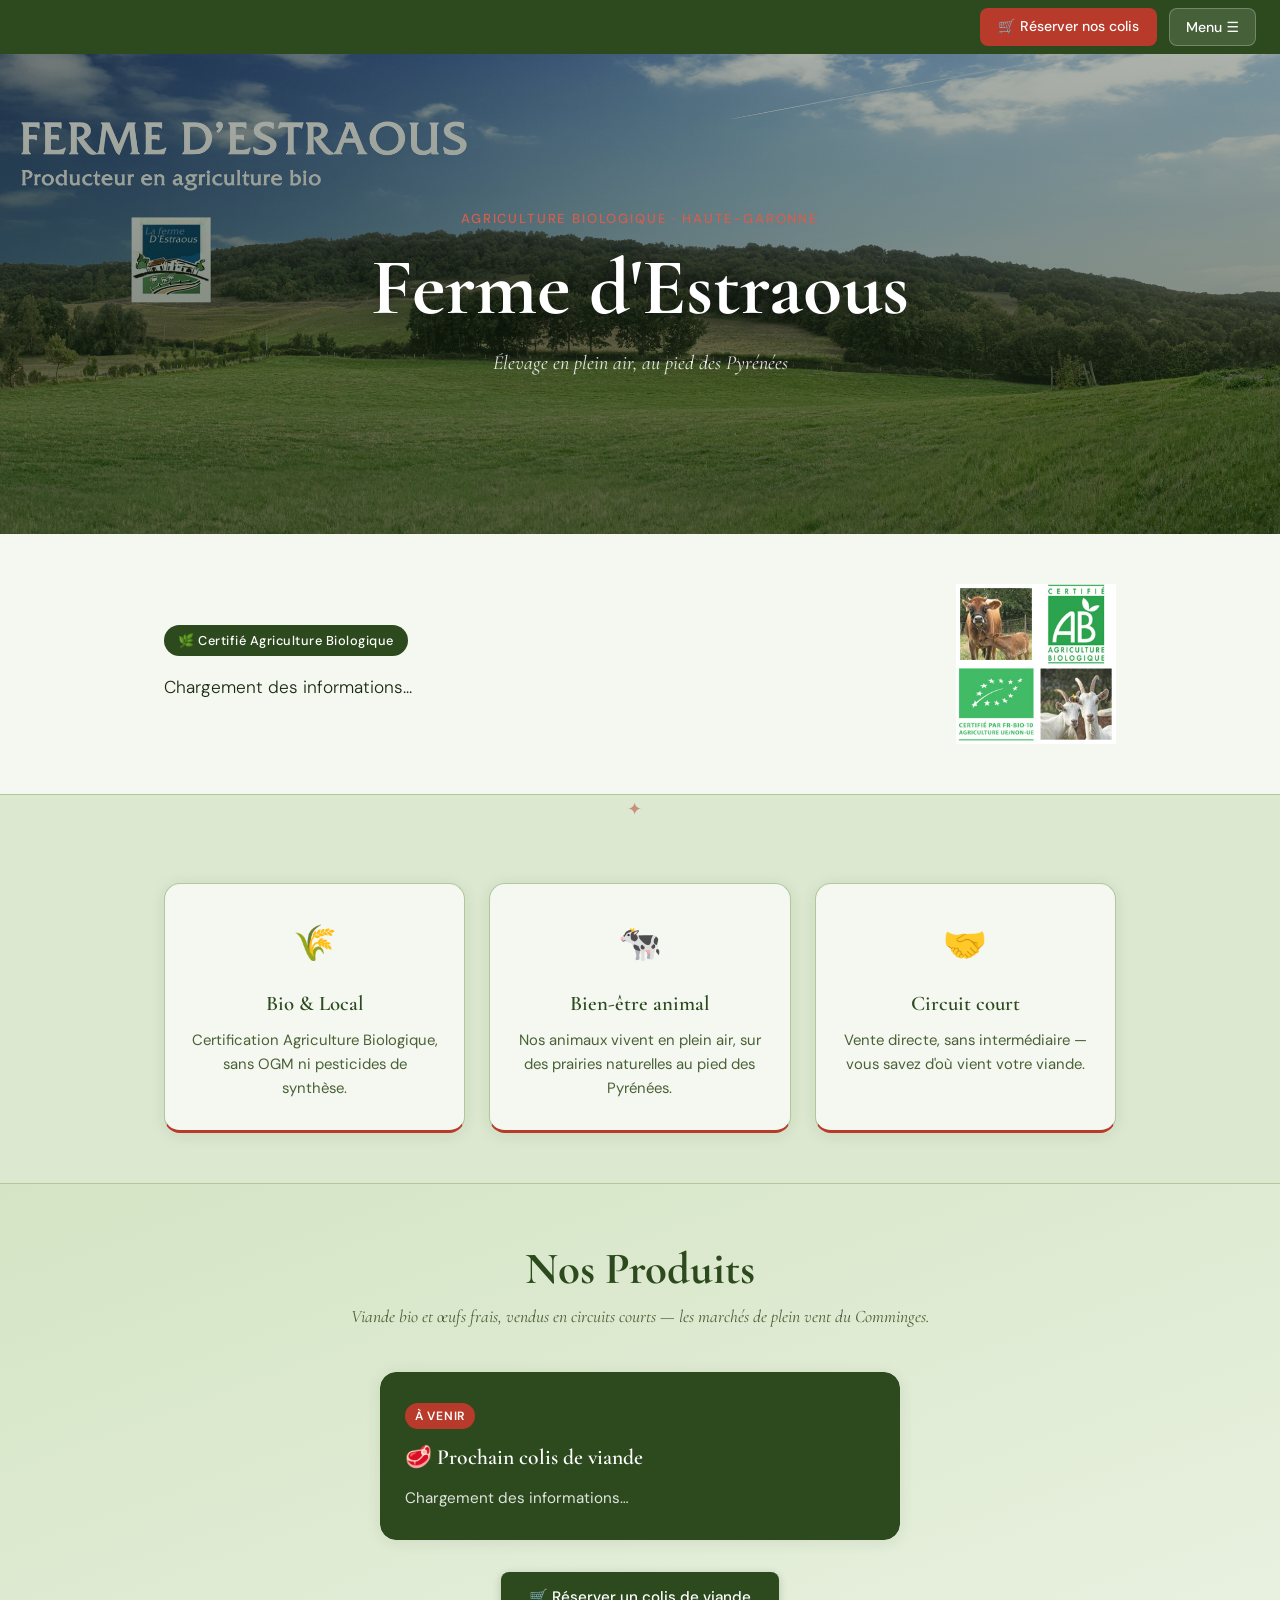
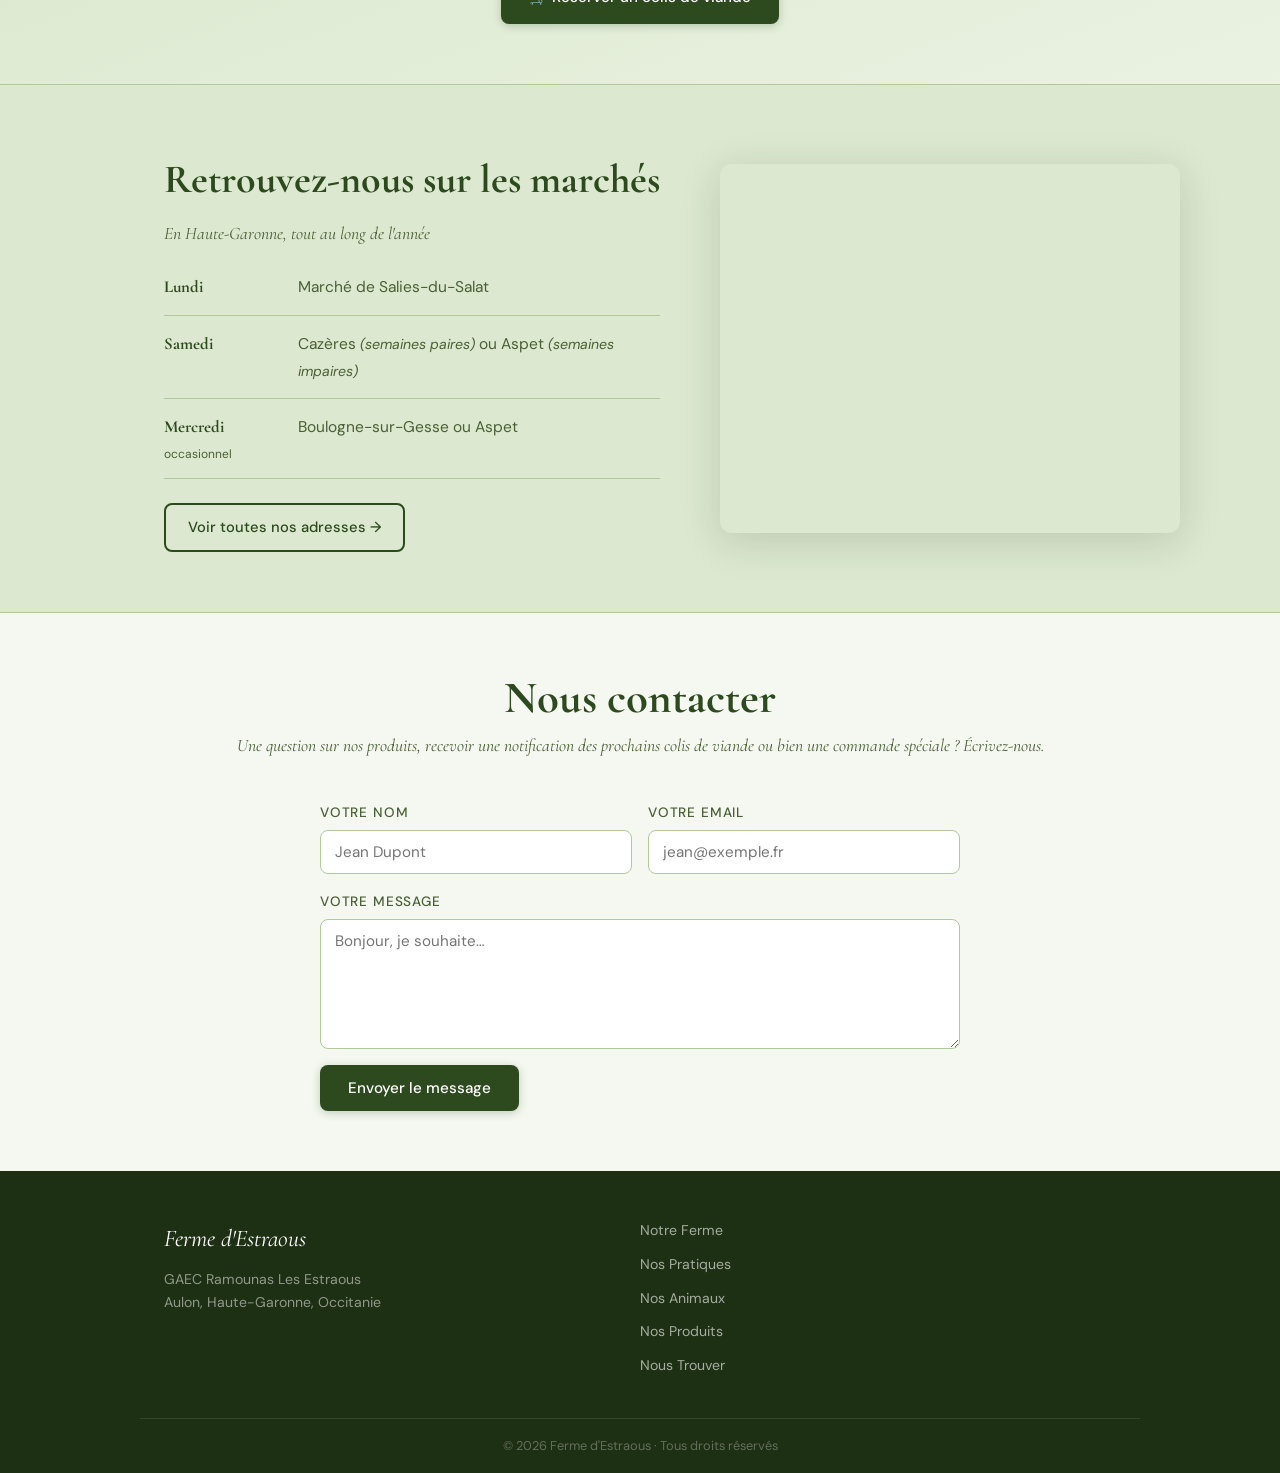
==== commit 23da0326: "Update index.html" ====
--- a/index.html
+++ b/index.html
@@ -4,8 +4,8 @@
     <meta charset="UTF-8">
     <meta name="viewport" content="width=device-width, initial-scale=1.0">
     <meta name="format-detection" content="telephone=no, address=no, email=no">
-    <title>Notre Ferme — Ferme d'Estraous</title>
-    <meta name="description" content="L'histoire et la géographie de la Ferme d'Estraous, élevage biologique en Haute-Garonne.">
+    <title>Ferme d'Estraous — Agriculture Biologique</title>
+    <meta name="description" content="Ferme d'Estraous — Viande bio, vente directe et marchés locaux en Haute-Garonne, au pied des Pyrénées.">
     <link rel="stylesheet" href="style.css">
     <link href="https://fonts.googleapis.com/css2?family=Cormorant+Garamond:ital,wght@0,400;0,600;0,700;1,400;1,600&family=DM+Sans:wght@300;400;500&display=swap" rel="stylesheet">
 </head>
@@ -14,7 +14,8 @@
 <!-- ═══════════════════════════════ HEADER ═══════════════════════════════ -->
 <header>
     <div class="top-bar">
-        <div class="top-left"></div>
+        <div class="top-left">
+        </div>
         <div class="top-right">
             <a href="trouver.html#commander-colis" class="boutique-btn" target="_blank">
                 🛒 Réserver nos colis
@@ -23,8 +24,8 @@
                 <button class="menu-btn" aria-label="Ouvrir le menu">Menu ☰</button>
                 <nav class="dropdown-menu" aria-label="Navigation principale">
                     <ul>
-                        <li><a href="index.html">Accueil</a></li>
-                        <li><a href="ferme.html" class="active">Notre Ferme</a></li>
+                        <li><a href="index.html" class="active">Accueil</a></li>
+                        <li><a href="ferme.html">Notre Ferme</a></li>
                         <li><a href="pratiques.html">Nos Pratiques</a></li>
                         <li><a href="animaux.html">Nos Animaux</a></li>
                         <li><a href="produits.html">Nos Produits</a></li>
@@ -35,13 +36,14 @@
         </div>
     </div>
 
-    <div class="banner banner-ferme">
-        <img src="Photos/bandeau-haut/Panorama_poules.jpg" alt="Éleveuse avec ses poules dans les prairies de la Ferme d'Estraous" class="banner-img-ferme">
+    <div class="banner">
+        <img src="Photos/bandeau-haut/panorama.jpg" alt="Vue panoramique de la Ferme d'Estraous">
         <div class="banner-overlay"></div>
         <div class="banner-content">
-            <span class="banner-eyebrow">Depuis 1996</span>
-            <h1>Notre Ferme</h1>
-            <p class="banner-tagline">Une histoire familiale ancrée dans le Comminges</p>
+            <span class="banner-eyebrow">Agriculture Biologique · Haute-Garonne</span>
+            <h1>Ferme d'Estraous</h1>
+            <p class="banner-tagline">Élevage en plein air, au pied des Pyrénées</p>
+
         </div>
     </div>
 </header>
@@ -49,156 +51,132 @@
 <!-- ═══════════════════════════════ MAIN ═══════════════════════════════ -->
 <main>
 
-    <!-- ── Section histoire ── -->
-    <section class="section-histoire">
+    <!-- ── Section intro ── -->
+    <section class="section-intro">
+        <div class="container intro-grid">
+            <div class="intro-text">
+                <span class="badge">🌿 Certifié Agriculture Biologique</span>
+                <p id="txt-introduction" class="intro-paragraph">Chargement des informations…</p>
+            </div>
+            <div class="intro-logo">
+                <img src="Photos/bio/certifié_AB.jpg" alt="Label Agriculture Biologique" class="bio-logo">
+            </div>
+        </div>
+    </section>
+
+    <!-- ── Séparateur décoratif ── -->
+    <div class="divider">
+        <span>✦</span>
+    </div>
+
+    <!-- ── Section valeurs ── -->
+    <section class="section-valeurs">
+        <div class="container">
+            <div class="valeurs-grid">
+                <div class="valeur-card">
+                    <div class="valeur-icon">🌾</div>
+                    <h3>Bio & Local</h3>
+                    <p>Certification Agriculture Biologique, sans OGM ni pesticides de synthèse.</p>
+                </div>
+                <div class="valeur-card">
+                    <div class="valeur-icon">🐄</div>
+                    <h3>Bien-être animal</h3>
+                    <p>Nos animaux vivent en plein air, sur des prairies naturelles au pied des Pyrénées.</p>
+                </div>
+                <div class="valeur-card">
+                    <div class="valeur-icon">🤝</div>
+                    <h3>Circuit court</h3>
+                    <p>Vente directe, sans intermédiaire — vous savez d'où vient votre viande.</p>
+                </div>
+            </div>
+        </div>
+    </section>
+
+    <!-- ── Section produits ── -->
+    <section class="section-produits">
         <div class="container">
             <div class="section-header">
-                <h2>Brève Histoire</h2>
-                <p class="section-subtitle">Près de 30 ans d'engagement pour une agriculture respectueuse</p>
-            </div>
-
-            <div class="timeline">
-
-                <div class="timeline-item">
-                    <div class="timeline-date">1996</div>
-                    <div class="timeline-content">
-                        <p>Naissance de la ferme, portée par nos idéaux de <strong>protection de l'environnement</strong>, de bien-être animal et de santé humaine.</p>
+                <h2>Nos Produits</h2>
+                <p class="section-subtitle">Viande bio et œufs frais, vendus en circuits courts — les marchés de plein vent du Comminges.</p>
+            </div>
+            <div class="produits-grid produits-grid--single">
+                <div class="produit-card highlight">
+                    <div class="produit-card-inner">
+                        <span class="produit-tag">À venir</span>
+                        <h3>🥩 Prochain colis de viande</h3>
+                        <p id="txt-prochain-colis">Chargement des informations…</p>
                     </div>
                 </div>
-
-                <div class="timeline-item">
-                    <div class="timeline-date">1997</div>
-                    <div class="timeline-content">
-                        <p>Construction de la <strong>fromagerie</strong> et arrivée des premières brebis laitières.</p>
+            </div>
+            <div class="cta-container">
+                <a href="trouver.html#commander-colis" class="btn" target="_blank">🛒 Réserver un colis de viande</a>
+            </div>
+        </div>
+    </section>
+
+    <!-- ── Section marchés ── -->
+    <section class="section-marches">
+        <div class="container">
+            <div class="marches-inner">
+                <div class="marches-text">
+                    <h2 class="marches-titre">Retrouvez-nous sur les marchés</h2>
+                    <p class="section-subtitle">En Haute-Garonne, tout au long de l'année</p>
+                    <ul class="marches-list">
+                        <li>
+                            <span class="marche-jour">Lundi</span>
+                            <span class="marche-lieu">Marché de Salies-du-Salat</span>
+                        </li>
+                        <li>
+                            <span class="marche-jour">Samedi</span>
+                            <span class="marche-lieu">Cazères <em>(semaines paires)</em> ou Aspet <em>(semaines impaires)</em></span>
+                        </li>
+                        <li>
+                            <span class="marche-jour">Mercredi <small>occasionnel</small></span>
+                            <span class="marche-lieu">Boulogne-sur-Gesse ou Aspet</span>
+                        </li>
+                    </ul>
+                    <a href="trouver.html" class="btn-outline">Voir toutes nos adresses →</a>
+                </div>
+                <div class="marches-map">
+                    <iframe
+                        src="https://www.google.com/maps/embed?pb=!1m18!1m12!1m3!1d93102.9929401435!2d0.7575164825537002!3d43.17867898805371!2m3!1f0!2f0!3f0!3m2!1i1024!2i768!4f13.1!3m3!1m2!1s0x12a91e1b45ad195d%3A0x928aa88d5a3a231b!2sThiebaut%20Pascale%20Pierette!5e0!3m2!1sfr!2sfr!4v1771956304085!5m2!1sfr!2sfr"
+                        width="100%"
+                        height="360"
+                        style="border:0; border-radius: 12px;"
+                        allowfullscreen=""
+                        loading="lazy"
+                        referrerpolicy="no-referrer-when-downgrade"
+                        title="Localisation Ferme d'Estraous">
+                    </iframe>
+                </div>
+            </div>
+        </div>
+    </section>
+
+    <!-- ── Section contact ── -->
+    <section class="section-contact">
+        <div class="container">
+            <div class="section-header">
+                <h2>Nous contacter</h2>
+                <p class="section-subtitle">Une question sur nos produits, recevoir une notification des prochains colis de viande ou bien une commande spéciale ? Écrivez-nous.</p>
+            </div>
+            <form class="contact-form" action="https://formspree.io/f/mgorkgvy" method="POST">
+                <div class="form-row">
+                    <div class="form-group">
+                        <label for="name">Votre nom</label>
+                        <input type="text" id="name" name="name" placeholder="Jean Dupont" required>
                     </div>
-                </div>
-
-                <div class="timeline-item">
-                    <div class="timeline-date">2000</div>
-                    <div class="timeline-content">
-                        <p>Arrivée des premières <strong>vaches jersiaises</strong>, issues d'un troupeau renommé à Orléans.</p>
+                    <div class="form-group">
+                        <label for="email">Votre email</label>
+                        <input type="email" id="email" name="email" placeholder="jean@exemple.fr" required>
                     </div>
                 </div>
-
-                <div class="timeline-item">
-                    <div class="timeline-date">2014</div>
-                    <div class="timeline-content">
-                        <p>Nouvel essor avec de nouvelles terres familiales. Début de la <strong>production de fromage de chèvre</strong>. Les ventes se concentrent sur les marchés commingeois.</p>
-                    </div>
-                </div>
-
-                <div class="timeline-item">
-                    <div class="timeline-date">2015</div>
-                    <div class="timeline-content">
-                        <p>Début de la <strong>conversion au label Agriculture Biologique</strong> — élevage et transformation.</p>
-                    </div>
-                </div>
-
-                <div class="timeline-item">
-                    <div class="timeline-date">2016</div>
-                    <div class="timeline-content">
-                        <p>Formation du <strong>GAEC familial</strong> — Groupement d'Exploitation en Commun.</p>
-                    </div>
-                </div>
-
-                <div class="timeline-item">
-                    <div class="timeline-date">2017</div>
-                    <div class="timeline-content">
-                        <p>Obtention de la <strong>certification Agriculture Biologique</strong> 🌿</p>
-                    </div>
-                </div>
-
-                <div class="timeline-item timeline-item--highlight">
-                    <div class="timeline-date">2024</div>
-                    <div class="timeline-content">
-                        <p>Tournant majeur : remplacement de la production de fromage par celle d'<strong>œufs</strong>, une source de protéines accessible à tous. Développement de l'<strong>agroforesterie</strong>.</p>
-                    </div>
-                </div>
-
-            </div>
-        </div>
-    </section>
-
-    <!-- ── Photo intermédiaire ── -->
-    <div class="photo-bandeau">
-        <img src="Photos/ferme/paysage_vaches.JPG" alt="Vaches au pâturage sur les prairies de la Ferme d'Estraous">
-        <div class="photo-bandeau-caption">Nos vaches en plein air, sur les coteaux du Comminges</div>
-    </div>
-
-    <!-- ── Séparateur ── -->
-    <div class="divider"><span>✦</span></div>
-
-    <!-- ── Section géographie ── -->
-    <section class="section-geo">
-        <div class="container">
-            <div class="section-header">
-                <h2>Notre Ferme</h2>
-                <p class="section-subtitle">85 hectares répartis sur trois îlots en Haute-Garonne</p>
-            </div>
-
-            <div class="geo-grid">
-
-                <div class="geo-card">
-                    <div class="geo-icon">🏔️</div>
-                    <div class="geo-lieu">Aulon</div>
-                    <div class="geo-surface">18 ha</div>
-                    <p>Coteaux calcaires secs dans les <strong>Petites Pyrénées</strong>.</p>
-                    <img src="Photos/ferme/poules_maison.JPG" alt="La ferme d'Aulon avec vue sur les Pyrénées" class="geo-photo">
-                </div>
-
-                <div class="geo-card">
-                    <div class="geo-icon">🌿</div>
-                    <div class="geo-lieu">Lestelle-de-St-Martory</div>
-                    <div class="geo-surface">27 ha</div>
-                    <p>Coteaux argilo-calcaires et plaine de la rivière du <strong>Jô</strong>, dans les Petites Pyrénées.</p>
-                </div>
-
-                <div class="geo-card">
-                    <div class="geo-icon">🌾</div>
-                    <div class="geo-lieu">Plaine de la Garonne</div>
-                    <div class="geo-surface">40 ha</div>
-                    <p>Plaine <strong>limono-sableuse</strong> en bord de Garonne.</p>
-                </div>
-
-            </div>
-
-            <div class="geo-total">
-                <span>Surface totale :</span>
-                <strong>85 hectares</strong>
-            </div>
-
-            <!-- ── Répartition des surfaces ── -->
-            <div style="background: white; border: 1px solid #d8e6cc; border-radius: 12px; padding: 28px 32px; margin-top: 32px; box-shadow: 0 2px 8px rgba(0,0,0,0.06);">
-                <h3 style="font-family: 'Cormorant Garamond', serif; font-size: 1.3rem; color: #2d4a1e; font-weight: 600; margin-bottom: 24px; text-align: center; font-style: italic;">Répartition des surfaces</h3>
-                <div style="display: grid; grid-template-columns: repeat(4, 1fr); gap: 16px;">
-
-                    <div style="background: #2d4a1e; border-radius: 12px; padding: 14px 12px; text-align: center; color: white;">
-                        <div style="font-family: 'Cormorant Garamond', serif; font-size: 2rem; font-weight: 700; line-height: 1; margin-bottom: 6px;">65 %</div>
-                        <div style="font-size: 1.6rem; margin-bottom: 6px;">🌿</div>
-                        <div style="font-size: 0.85rem; font-weight: 500; line-height: 1.3; opacity: 0.92;">Prairies naturelles</div>
-                    </div>
-
-                    <div style="background: #c8891a; border-radius: 12px; padding: 14px 12px; text-align: center; color: white;">
-                        <div style="font-family: 'Cormorant Garamond', serif; font-size: 2rem; font-weight: 700; line-height: 1; margin-bottom: 6px;">15 %</div>
-                        <div style="font-size: 1.6rem; margin-bottom: 6px;">🌾</div>
-                        <div style="font-size: 0.85rem; font-weight: 500; line-height: 1.3; opacity: 0.92;">Céréales</div>
-                    </div>
-
-                    <div style="background: #4a9470; border-radius: 12px; padding: 14px 12px; text-align: center; color: white;">
-                        <div style="font-family: 'Cormorant Garamond', serif; font-size: 2rem; font-weight: 700; line-height: 1; margin-bottom: 6px;">10 %</div>
-                        <div style="font-size: 1.6rem; margin-bottom: 6px;">🌱</div>
-                        <div style="font-size: 0.85rem; font-weight: 500; line-height: 1.3; opacity: 0.92;">Prairies semées</div>
-                    </div>
-
-                    <div style="background: #7a5230; border-radius: 12px; padding: 14px 12px; text-align: center; color: white;">
-                        <div style="font-family: 'Cormorant Garamond', serif; font-size: 2rem; font-weight: 700; line-height: 1; margin-bottom: 6px;">10 %</div>
-                        <div style="font-size: 1.6rem; margin-bottom: 6px;">🌳</div>
-                        <div style="font-size: 0.85rem; font-weight: 500; line-height: 1.3; opacity: 0.92;">Bois et landes</div>
-                    </div>
-
-                </div>
-            </div>
-
+                <div class="form-group">
+                    <label for="message">Votre message</label>
+                    <textarea id="message" name="message" placeholder="Bonjour, je souhaite…" rows="5"></textarea>
+                </div>
+                <button type="submit" class="btn">Envoyer le message</button>
+            </form>
         </div>
     </section>
 
@@ -248,14 +226,41 @@
     // ── Animations au scroll ──
     const observer = new IntersectionObserver((entries) => {
         entries.forEach(entry => {
-            if (entry.isIntersecting) entry.target.classList.add('visible');
+            if (entry.isIntersecting) {
+                entry.target.classList.add('visible');
+            }
         });
     }, { threshold: 0.1 });
 
-    document.querySelectorAll('.timeline-item, .geo-card, .section-header').forEach(el => {
+    document.querySelectorAll('.valeur-card, .produit-card, .section-header').forEach(el => {
         observer.observe(el);
     });
 
+    // ── Chargement Google Sheets ──
+    const sheetUrl = 'https://docs.google.com/spreadsheets/d/e/2PACX-1vTB3Jt4kUljHwTgUbPsbVGGD0gC79-hA50OVEz2wfTbX-TX6LBxyBkJ3mCK-SPe8UFXgkzFLp9_VBxE/pub?output=csv';
+
+    async function loadData() {
+        try {
+            const response = await fetch(sheetUrl);
+            const data = await response.text();
+            const rows = data.split(/\r?\n/);
+
+            rows.forEach((row, index) => {
+                if (index === 0) return;
+                const match = row.match(/^"?([^",]+)"?,?(.+)$/);
+                if (match) {
+                    const key = match[1].trim().toLowerCase().replace(/_/g, '-');
+                    let value = match[2].trim().replace(/^"|"$/g, '').replace(/""/g, '"');
+                    const el = document.getElementById(`txt-${key}`);
+                    if (el) el.innerText = value;
+                }
+            });
+        } catch (e) {
+            console.error("Erreur de chargement :", e);
+        }
+    }
+
+    loadData();
 });
 </script>
 
